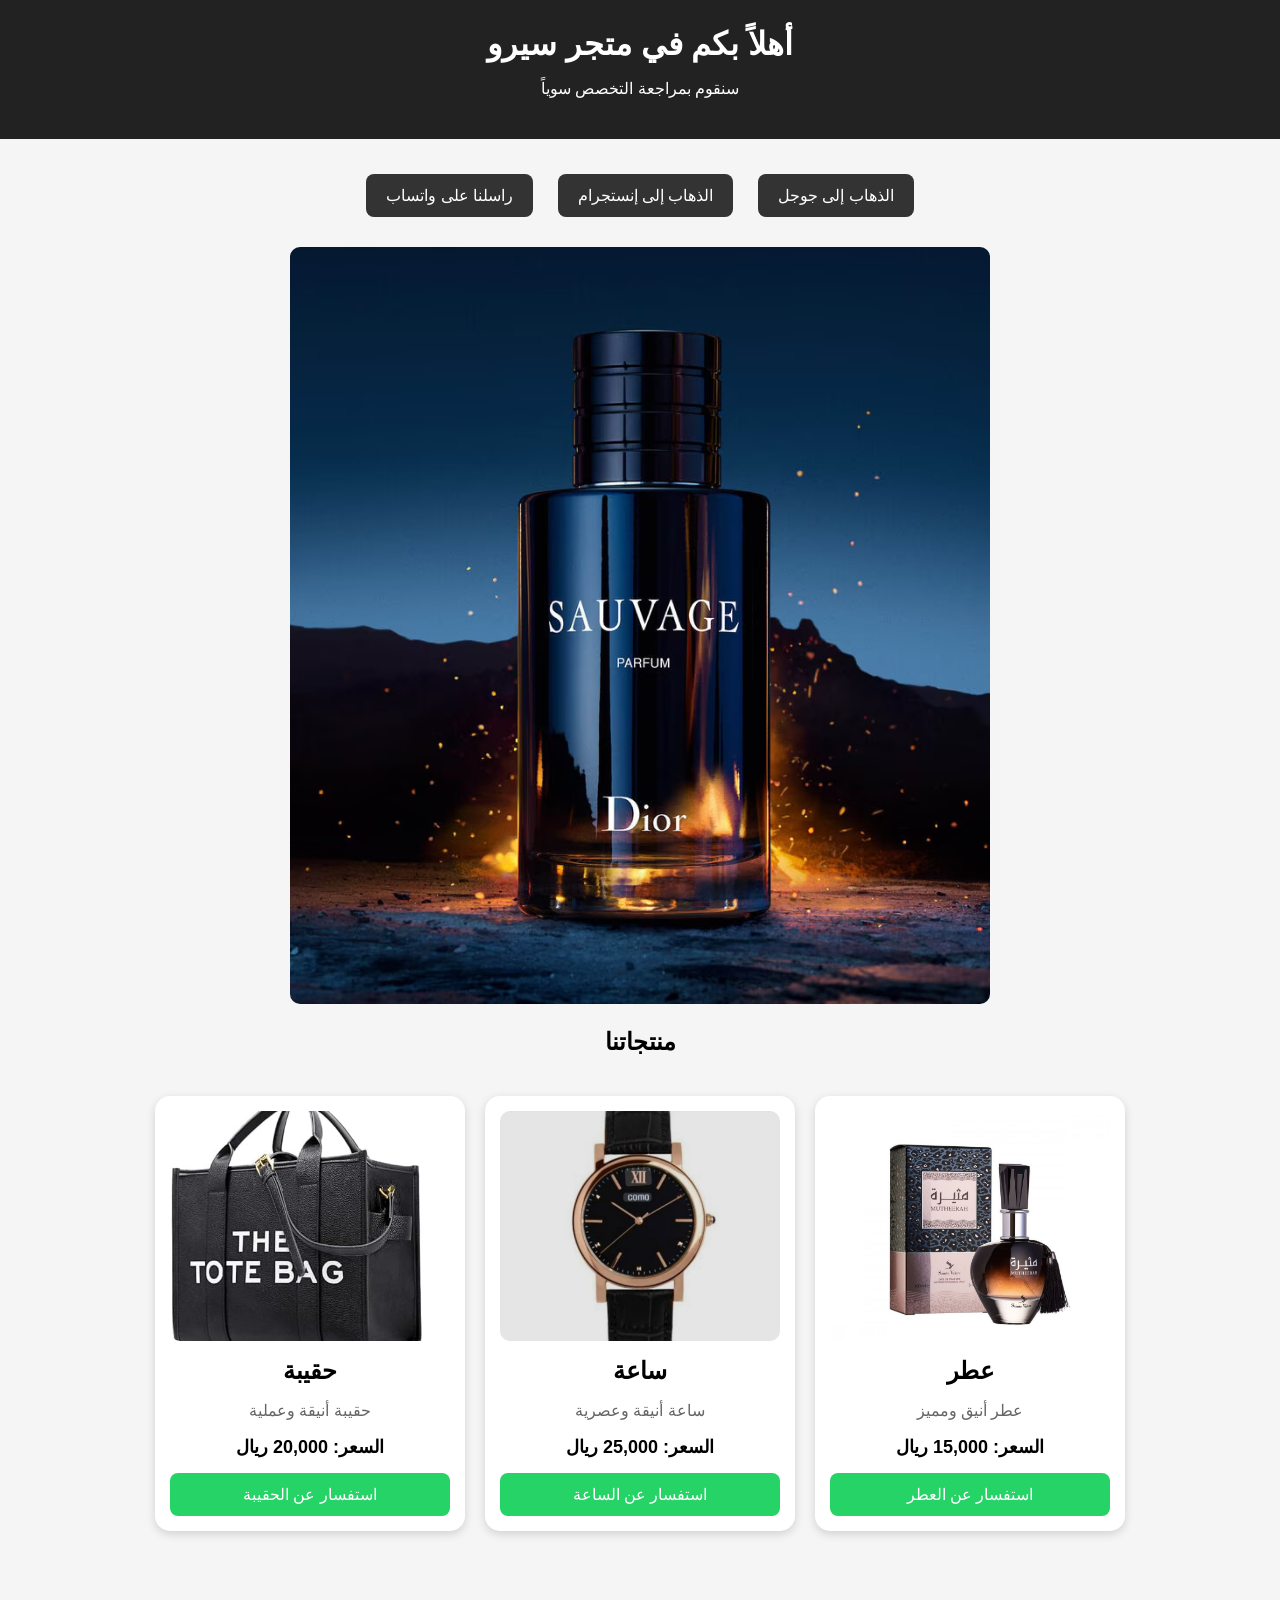
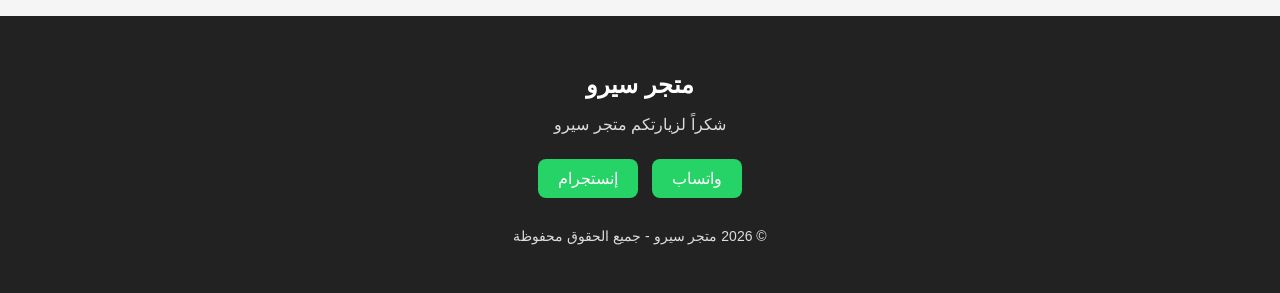
==== index.html @ a4b91b6d "Remove 'img/' prefix from image source paths" ====
<!DOCTYPE html>
<html lang="ar" dir="rtl">

<head>
    <meta charset="UTF-8">
    <meta name="viewport" content="width=device-width, initial-scale=1.0">

    <title>متجر سيرو</title>

    <style>
        body {
            margin: 0;
            font-family: Arial, sans-serif;
            background-color: #f5f5f5;
            text-align: center;
        }

        header {
            background-color: #222;
            color: white;
            padding: 25px;
        }

        header h1 {
            margin: 0;
        }

        .content {
            padding: 25px;
        }

        .links a {
            display: inline-block;
            margin: 10px;
            padding: 12px 20px;
            background-color: #333;
            color: white;
            text-decoration: none;
            border-radius: 8px;
        }

        .links a:hover {
            background-color: #555;
        }

        .product-image {
            width: 100%;
            max-width: 700px;
            margin-top: 20px;
            border-radius: 10px;
        }

        .products {
            list-style: none;
            padding: 0;
        }

        .products li {
            display: inline-block;
            background-color: white;
            margin: 10px;
            padding: 20px 30px;
            border-radius: 10px;
        }
        .products {
    display: flex;
    justify-content: center;
    gap: 20px;
    flex-wrap: wrap;
    padding: 20px;
}

.product {
    background-color: white;
    width: 280px;
    padding: 15px;
    border-radius: 15px;
    box-shadow: 0 3px 10px rgba(0, 0, 0, 0.15);
}

.product img {
    width: 100%;
    height: 230px;
    object-fit: cover;
    border-radius: 10px;
}

.product h3 {
    font-size: 24px;
    margin: 12px 0 5px;
}

.product p {
    color: #666;
}

.product a {
    display: block;
    background-color: #25D366;
    color: white;
    padding: 12px;
    border-radius: 8px;
    text-decoration: none;
    margin-top: 15px;
}

.product a:hover {
    opacity: 0.8;
} 
.product strong {
    display: block;
    font-size: 18px;
    margin: 10px 0;
} 


.footer {
    background-color: #222;
    color: white;
    text-align: center;
    padding: 35px 20px;
    margin-top: 40px;
}

.footer h2 {
    margin-bottom: 10px;
}

.footer p {
    color: #ddd;
}

.footer-links {
    margin: 20px 0;
}

.footer-links a {
    display: inline-block;
    margin: 5px;
    padding: 10px 20px;
    background-color: #25D366;
    color: white;
    text-decoration: none;
    border-radius: 8px;
}

.footer-links a:hover {
    opacity: 0.8;
}

.copyright {
    margin-top: 25px;
    font-size: 14px;
} 
    </style>
</head>

<body>

    <header>
        <h1>أهلاً بكم في متجر سيرو</h1>
        <p>سنقوم بمراجعة التخصص سوياً</p>
    </header>

    <div class="content">

        <div class="links">
            <a href="https://www.google.com" target="_blank">
                الذهاب إلى جوجل
            </a>

         
            <a href="https://www.instagram.com/se_ro221?stkn=M3J0NWtmMWI3NXZp" target="_blank">
    الذهاب إلى إنستجرام
</a>
<a href="https://wa.me/967775365743?text=مرحبًا، أريد الاستفسار عن أحد المنتجات" target="_blank">
    راسلنا على واتساب
</a>
        </div>

        <img 
            src="Dior-Sauvage-ديور-ساڤاج.jpg" 
            alt="منتج من متجر سيرو"
            class="product-image"
        >

   <h2>منتجاتنا</h2>

<div class="products">

    <!-- العطر -->
    <div class="product">
        <img src="1VtamOVivygK6pC9Q8HmlHISGKmN7jH6dWQZNOcE.jpg"
             alt="عطر"><h3>عطر</h3>
<p>عطر أنيق ومميز</p>
<strong>السعر: 15,000 ريال</strong>

<a href="https://wa.me/967775365743?text=مرحبًا، أريد الاستفسار عن العطر"
   target="_blank">
    استفسار عن العطر
</a>
    </div>


    <!-- الساعة -->
    <div class="product">
        <img src="IMG_٢٠٢٦٠٩٢٤_٠١١٨٤١.jpg"
             alt="ساعة">

        <h3>ساعة</h3>

        <p>ساعة أنيقة وعصرية</p>
<strong>السعر: 25,000 ريال</strong>

        <a href="https://wa.me/967775365743?text=مرحبًا، أريد الاستفسار عن الساعة"
           target="_blank">
            استفسار عن الساعة
        </a>
    </div>


    <!-- الحقيبة -->
    <div class="product">
        <img src="41xfIF5r7ZL._AC_.jpg"
             alt="حقيبة">

        <h3>حقيبة</h3>

        <p>حقيبة أنيقة وعملية</p>
<strong>السعر: 20,000 ريال</strong>

        <a href="https://wa.me/967775365743?text=مرحبًا، أريد الاستفسار عن الحقيبة"
           target="_blank">
            استفسار عن الحقيبة
        </a>
    </div>

</div>

    </div>
<footer class="footer">

    <h2>متجر سيرو</h2>

    <p>شكراً لزيارتكم متجر سيرو</p>

    <div class="footer-links">

        <a href="https://wa.me/967775365743?text=مرحبًا، أريد الاستفسار عن أحد المنتجات"
           target="_blank">
            واتساب
        </a>

        <a href="https://www.instagram.com/se_ro221?stkn=M3J0NWtmMWI3NXZp"
           target="_blank">
            إنستجرام
        </a>

    </div>

    <p class="copyright">
        © 2026 متجر سيرو - جميع الحقوق محفوظة
    </p>

</footer>
</body>
</html>
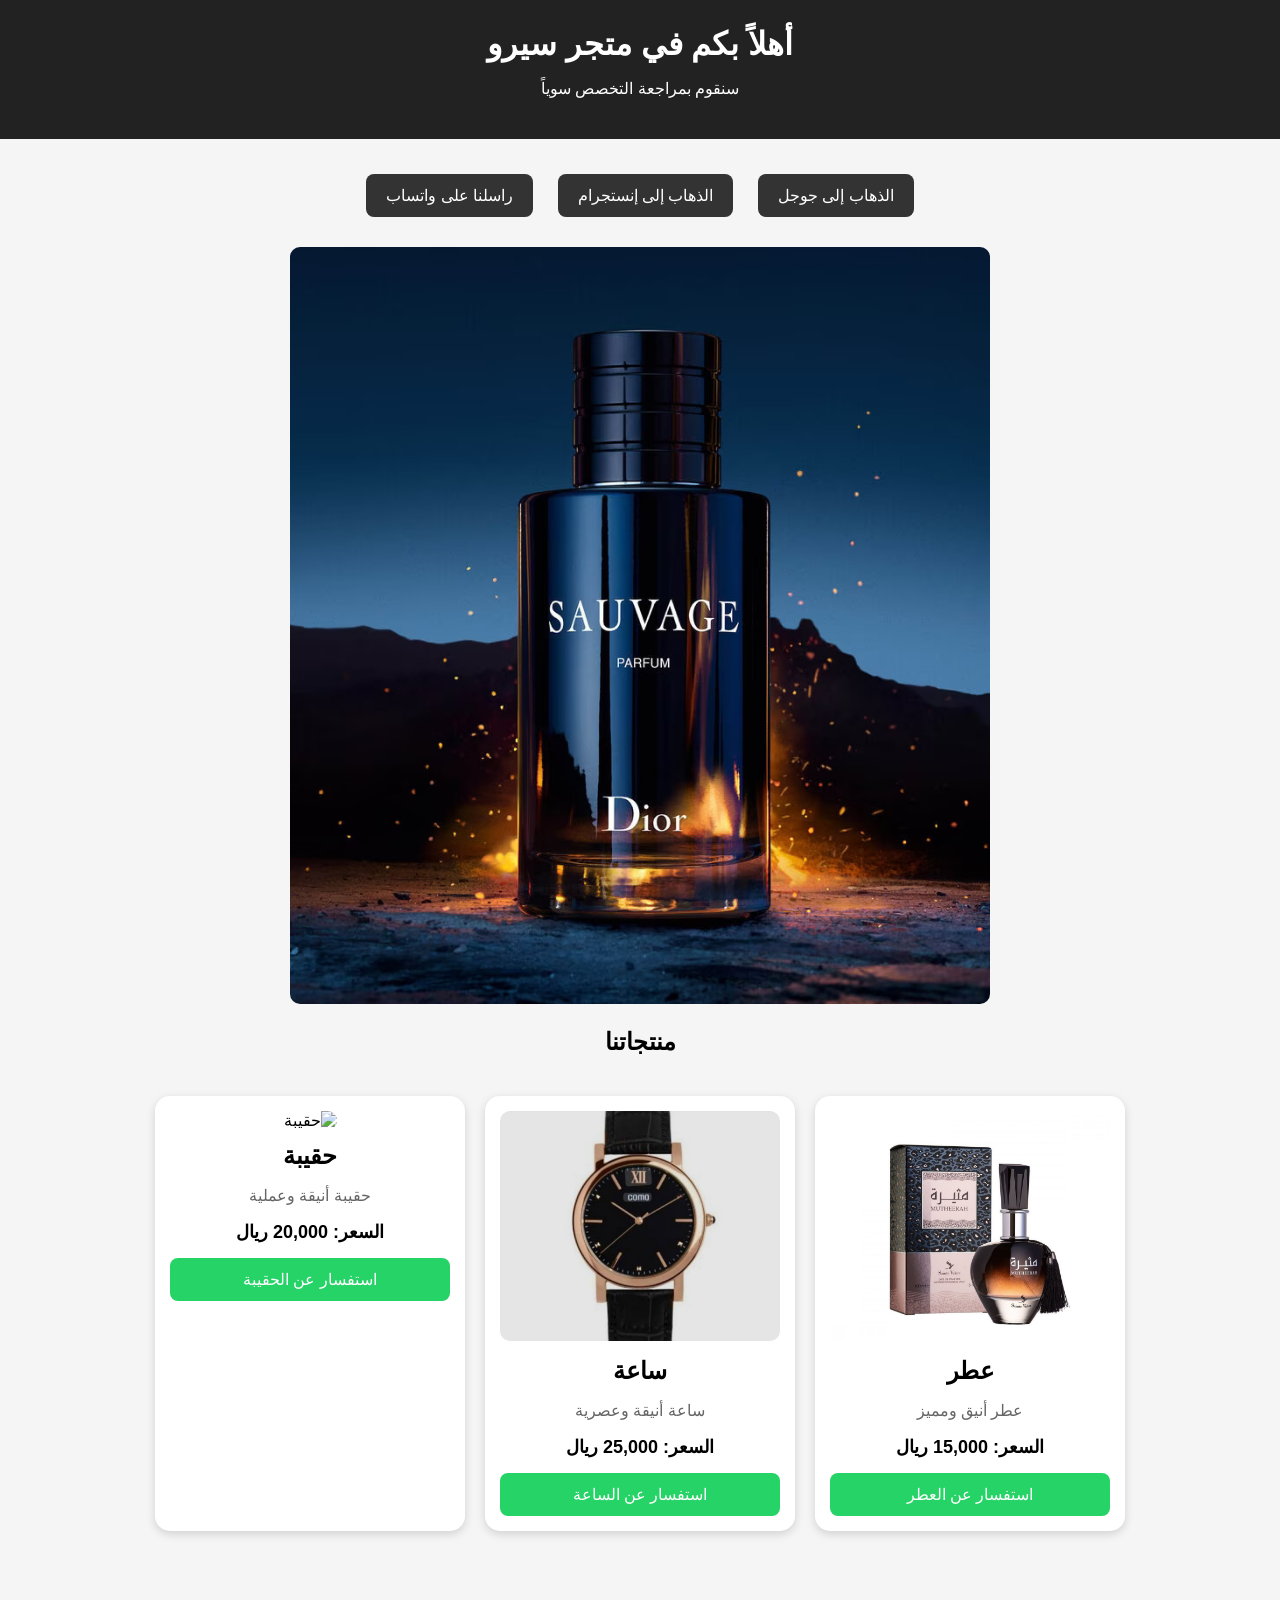
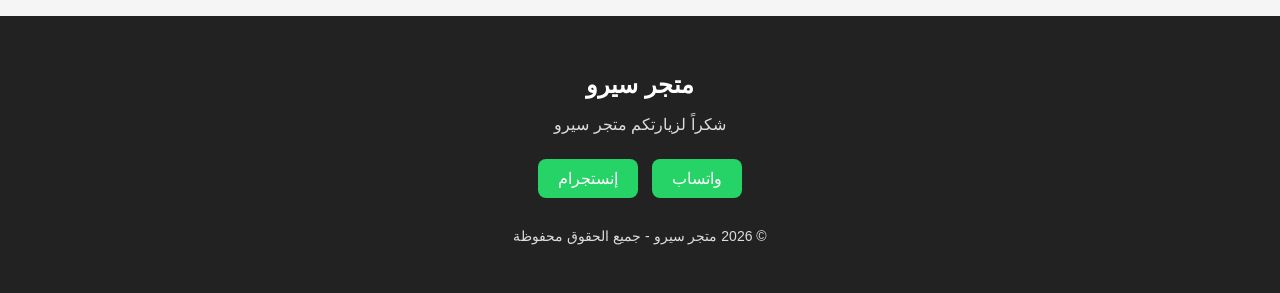
==== commit db639df7: "Fix image source path for product bag" ====
--- a/index.html
+++ b/index.html
@@ -221,7 +221,7 @@
 
     <!-- الحقيبة -->
     <div class="product">
-        <img src="41xfIF5r7ZL._AC_.jpg"
+        <img src="img/41xfIF5r7ZL._AC_.jpg"
              alt="حقيبة">
 
         <h3>حقيبة</h3>
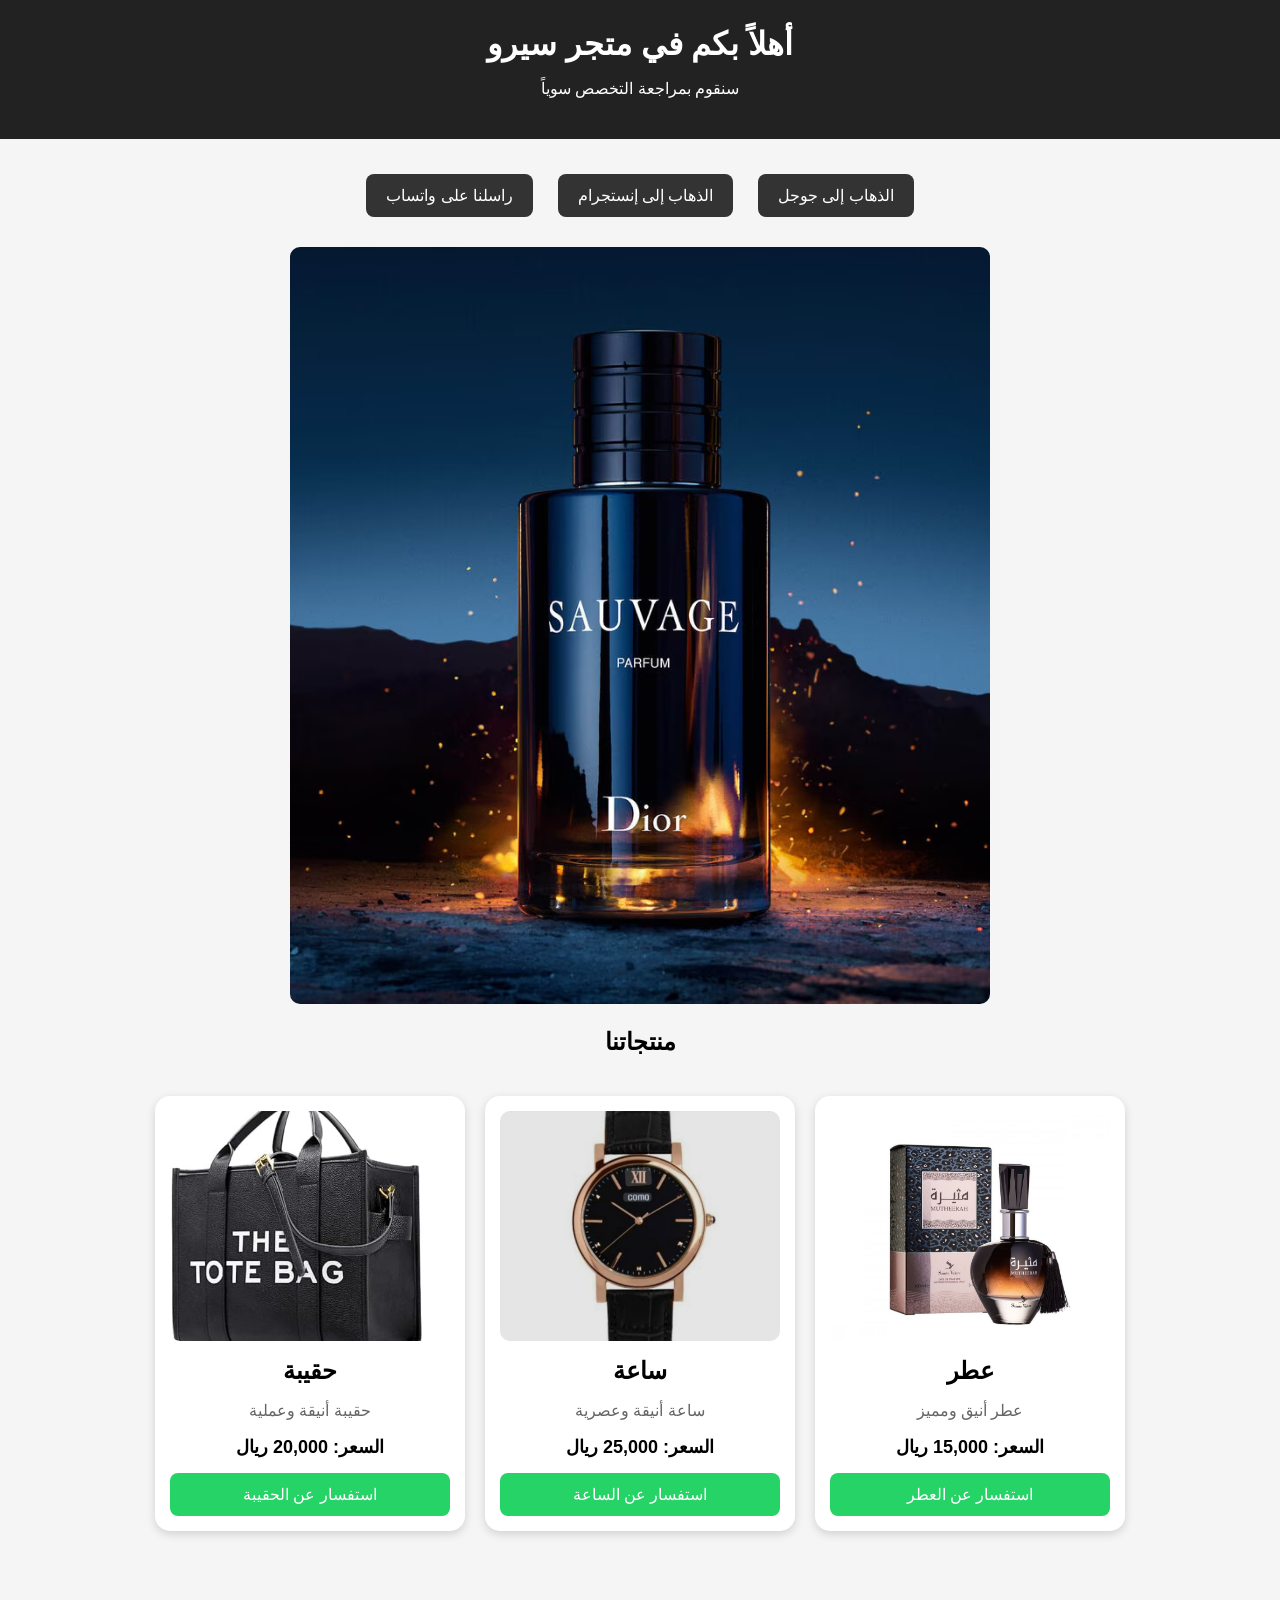
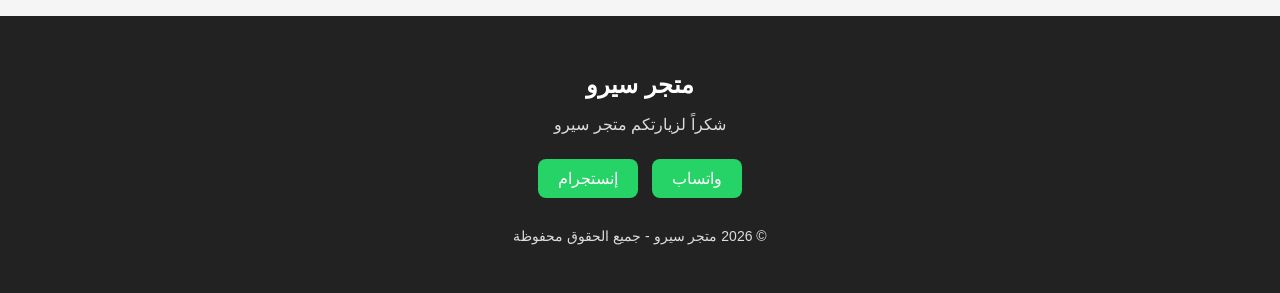
==== commit e9066cd9: "Fix image source path in index.html" ====
--- a/index.html
+++ b/index.html
@@ -221,7 +221,7 @@
 
     <!-- الحقيبة -->
     <div class="product">
-        <img src="img/41xfIF5r7ZL._AC_.jpg"
+        <img src="41xfIF5r7ZL._AC_.jpg"
              alt="حقيبة">
 
         <h3>حقيبة</h3>
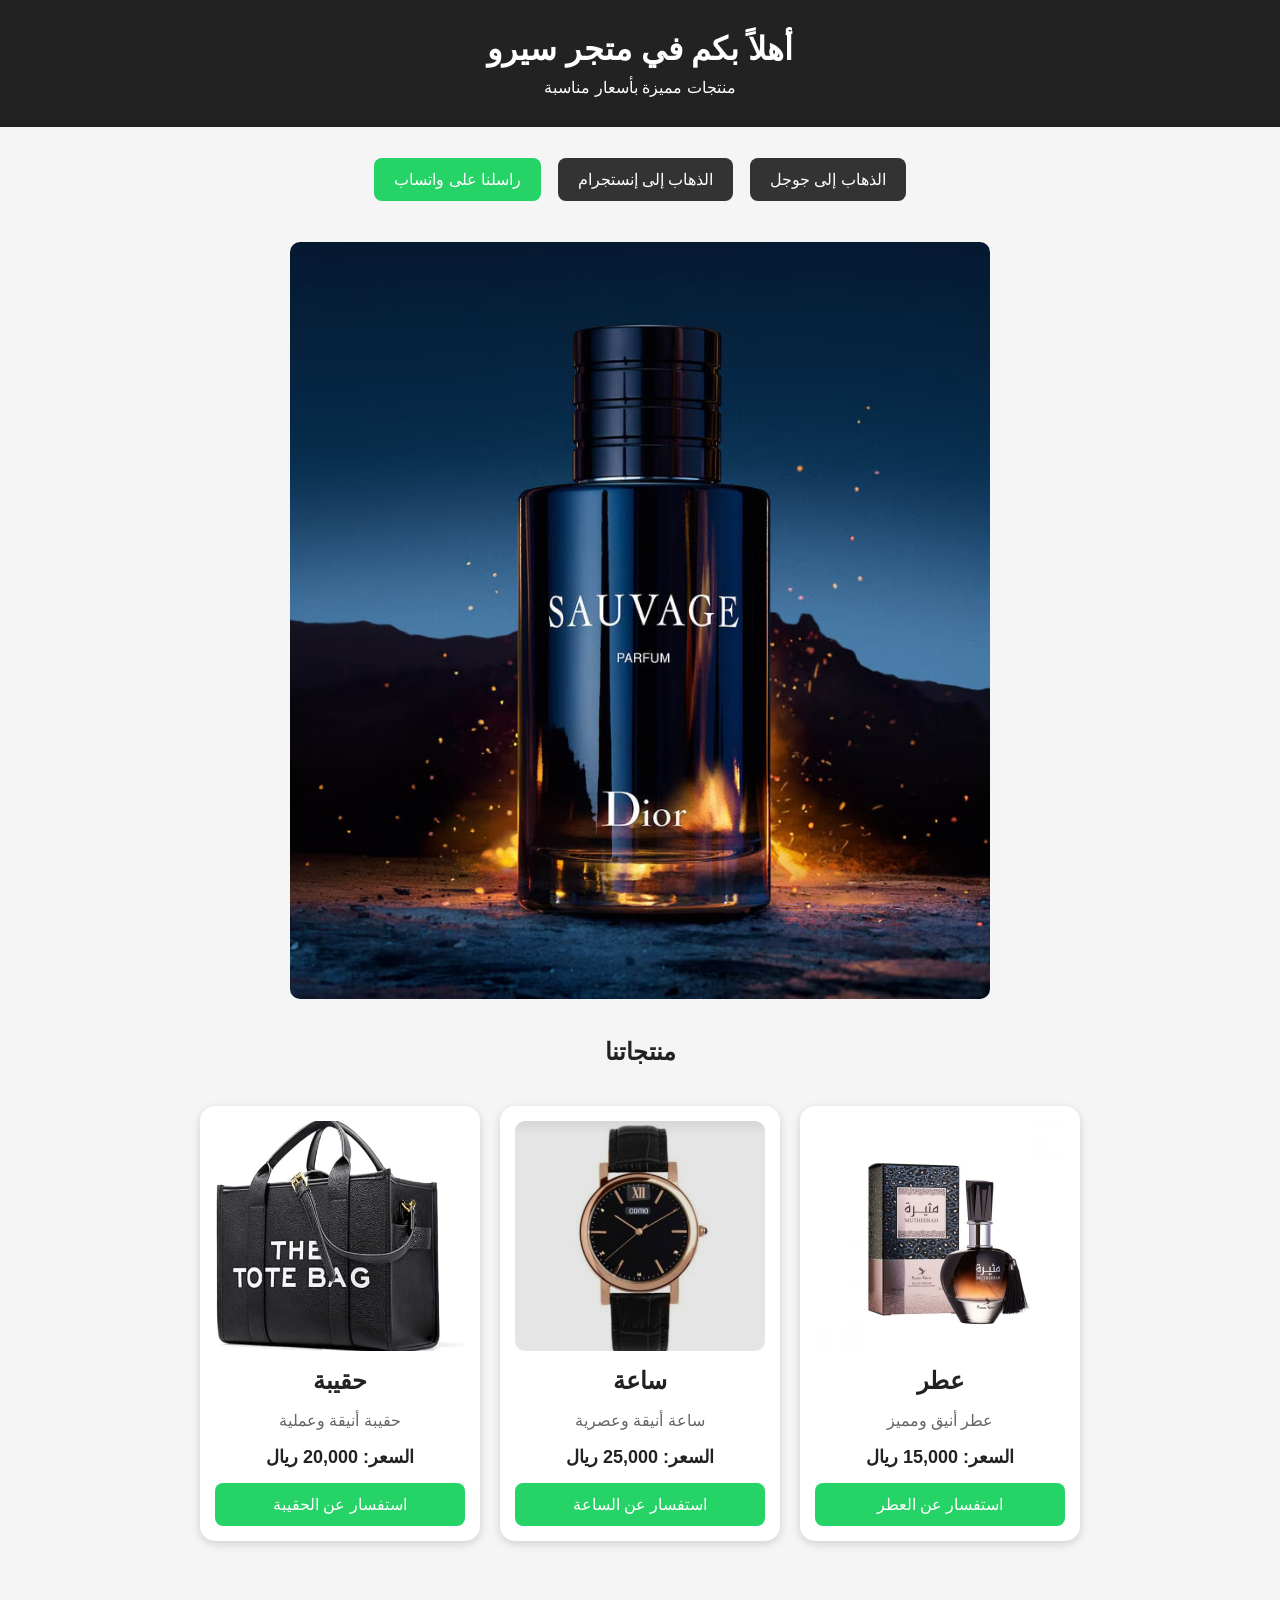
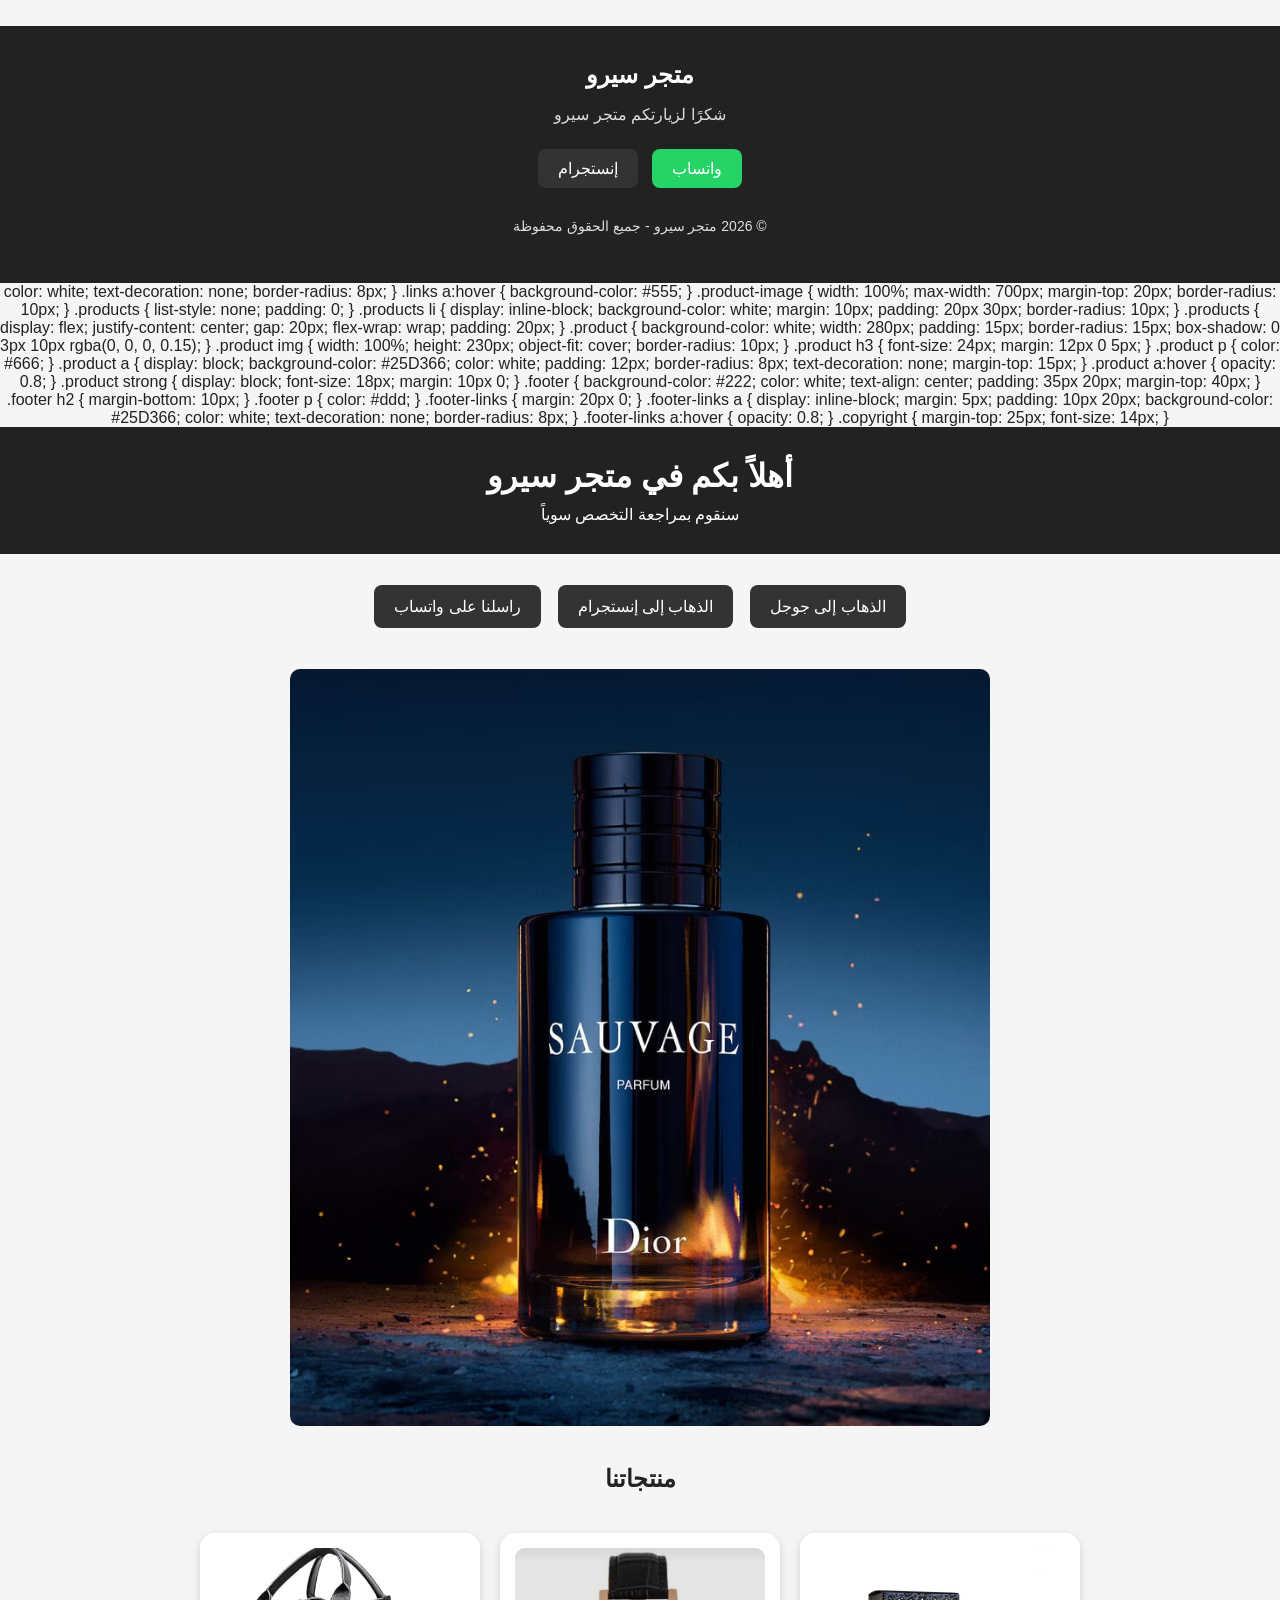
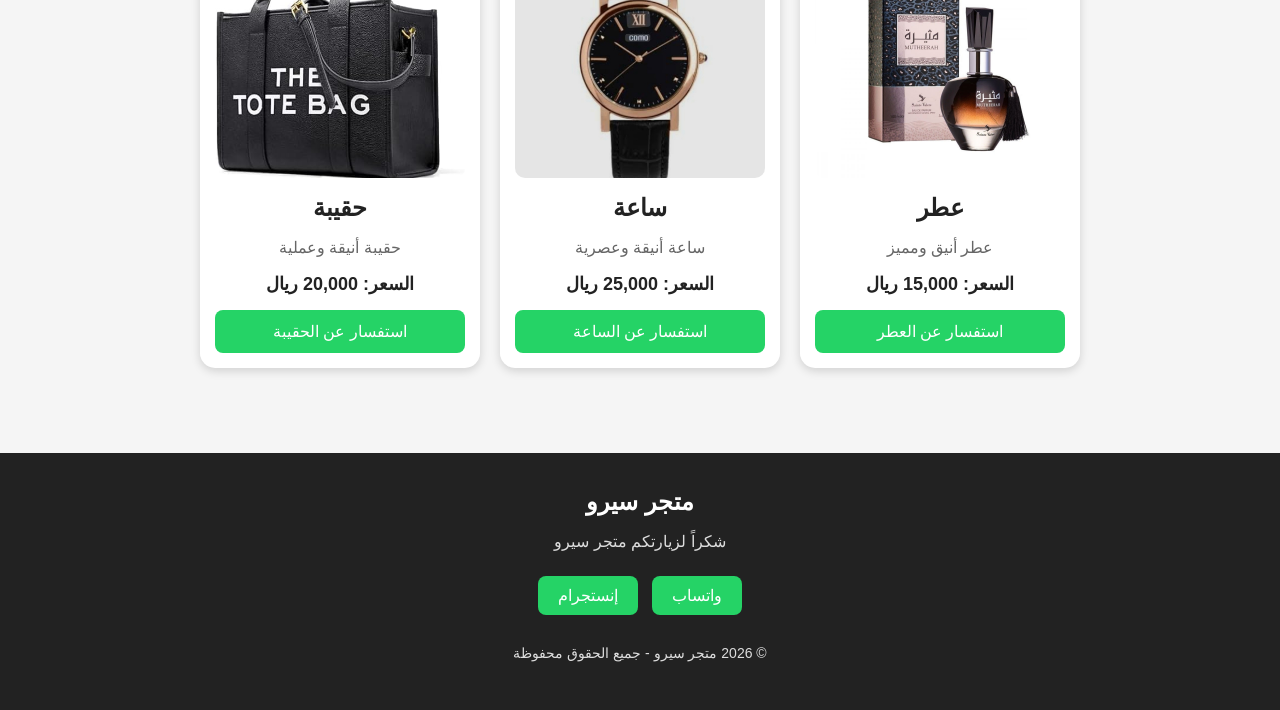
==== commit 2493df1f: "Refactor CSS styles for layout and spacing" ====
--- a/index.html
+++ b/index.html
@@ -8,33 +8,324 @@
     <title>متجر سيرو</title>
 
     <style>
+        * {
+            box-sizing: border-box;
+        }
+
         body {
             margin: 0;
             font-family: Arial, sans-serif;
             background-color: #f5f5f5;
             text-align: center;
+            color: #222;
         }
 
         header {
             background-color: #222;
             color: white;
-            padding: 25px;
+            padding: 30px 20px;
         }
 
         header h1 {
+            margin: 0 0 10px;
+        }
+
+        header p {
             margin: 0;
         }
 
         .content {
-            padding: 25px;
+            padding: 25px 15px;
+        }
+
+        .links {
+            margin-bottom: 25px;
         }
 
         .links a {
             display: inline-block;
-            margin: 10px;
+            margin: 6px;
             padding: 12px 20px;
             background-color: #333;
             color: white;
+            text-decoration: none;
+            border-radius: 8px;
+        }
+
+        .links a:hover {
+            opacity: 0.85;
+        }
+
+        .whatsapp-button {
+            background-color: #25D366 !important;
+        }
+
+        .product-image {
+            width: 100%;
+            max-width: 700px;
+            height: auto;
+            margin-top: 10px;
+            border-radius: 10px;
+        }
+
+        h2 {
+            margin-top: 35px;
+        }
+
+        .products {
+            display: flex;
+            justify-content: center;
+            align-items: stretch;
+            gap: 20px;
+            flex-wrap: wrap;
+            padding: 20px 0;
+        }
+
+        .product {
+            background-color: white;
+            width: 280px;
+            padding: 15px;
+            border-radius: 15px;
+            box-shadow: 0 3px 10px rgba(0, 0, 0, 0.15);
+        }
+
+        .product img {
+            width: 100%;
+            height: 230px;
+            object-fit: cover;
+            border-radius: 10px;
+        }
+
+        .product h3 {
+            font-size: 24px;
+            margin: 12px 0 5px;
+        }
+
+        .product p {
+            color: #666;
+        }
+
+        .product strong {
+            display: block;
+            font-size: 18px;
+            margin: 10px 0;
+        }
+
+        .product a {
+            display: block;
+            background-color: #25D366;
+            color: white;
+            padding: 12px;
+            border-radius: 8px;
+            text-decoration: none;
+            margin-top: 15px;
+        }
+
+        .product a:hover {
+            opacity: 0.8;
+        }
+
+        .footer {
+            background-color: #222;
+            color: white;
+            text-align: center;
+            padding: 35px 20px;
+            margin-top: 40px;
+        }
+
+        .footer h2 {
+            margin: 0 0 10px;
+        }
+
+        .footer p {
+            color: #ddd;
+        }
+
+        .footer-links {
+            margin: 20px 0;
+        }
+
+        .footer-links a {
+            display: inline-block;
+            margin: 5px;
+            padding: 10px 20px;
+            background-color: #25D366;
+            color: white;
+            text-decoration: none;
+            border-radius: 8px;
+        }
+
+        .footer-links a.instagram {
+            background-color: #333;
+        }
+
+        .copyright {
+            margin-top: 25px;
+            font-size: 14px;
+        }
+
+        @media (max-width: 600px) {
+            header {
+                padding: 25px 15px;
+            }
+
+            .product {
+                width: 100%;
+                max-width: 330px;
+            }
+
+            .links a {
+                display: block;
+                margin: 10px auto;
+                max-width: 300px;
+            }
+
+            .product-image {
+                max-width: 100%;
+            }
+        }
+    </style>
+</head>
+
+<body>
+
+    <header>
+        <h1>أهلاً بكم في متجر سيرو</h1>
+        <p>منتجات مميزة بأسعار مناسبة</p>
+    </header>
+
+    <div class="content">
+
+        <div class="links">
+
+            <a href="https://www.google.com" target="_blank" rel="noopener">
+                الذهاب إلى جوجل
+            </a>
+
+            <a href="https://www.instagram.com/se_ro221?stkn=M3J0NWtmMWI3NXZp"
+               target="_blank"
+               rel="noopener">
+                الذهاب إلى إنستجرام
+            </a>
+
+            <a class="whatsapp-button"
+               href="https://wa.me/967775365743?text=%D9%85%D8%B1%D8%AD%D8%A8%D9%8B%D8%A7%D8%8C%20%D8%A3%D8%B1%D9%8A%D8%AF%20%D8%A7%D9%84%D8%A7%D8%B3%D8%AA%D9%81%D8%B3%D8%A7%D8%B1%20%D8%B9%D9%86%20%D8%A3%D8%AD%D8%AF%20%D8%A7%D9%84%D9%85%D9%86%D8%AA%D8%AC%D8%A7%D8%AA"
+               target="_blank"
+               rel="noopener">
+                راسلنا على واتساب
+            </a>
+
+        </div>
+
+        <img
+            src="Dior-Sauvage-ديور-ساڤاج.jpg"
+            alt="منتج من متجر سيرو"
+            class="product-image"
+        >
+
+        <h2>منتجاتنا</h2>
+
+        <div class="products">
+
+            <div class="product">
+                <img
+                    src="1VtamOVivygK6pC9Q8HmlHISGKmN7jH6dWQZNOcE.jpg"
+                    alt="عطر"
+                >
+
+                <h3>عطر</h3>
+
+                <p>عطر أنيق ومميز</p>
+
+                <strong>السعر: 15,000 ريال</strong>
+
+                <a
+                    href="https://wa.me/967775365743?text=%D9%85%D8%B1%D8%AD%D8%A8%D9%8B%D8%A7%D8%8C%20%D8%A3%D8%B1%D9%8A%D8%AF%20%D8%A7%D9%84%D8%A7%D8%B3%D8%AA%D9%81%D8%B3%D8%A7%D8%B1%20%D8%B9%D9%86%20%D8%A7%D9%84%D8%B9%D8%B7%D8%B1"
+                    target="_blank"
+                    rel="noopener">
+                    استفسار عن العطر
+                </a>
+            </div>
+
+
+            <div class="product">
+                <img
+                    src="IMG_٢٠٢٦٠٩٢٤_٠١١٨٤١.jpg"
+                    alt="ساعة"
+                >
+
+                <h3>ساعة</h3>
+
+                <p>ساعة أنيقة وعصرية</p>
+
+                <strong>السعر: 25,000 ريال</strong>
+
+                <a
+                    href="https://wa.me/967775365743?text=%D9%85%D8%B1%D8%AD%D8%A8%D9%8B%D8%A7%D8%8C%20%D8%A3%D8%B1%D9%8A%D8%AF%20%D8%A7%D9%84%D8%A7%D8%B3%D8%AA%D9%81%D8%B3%D8%A7%D8%B1%20%D8%B9%D9%86%20%D8%A7%D9%84%D8%B3%D8%A7%D8%B9%D8%A9"
+                    target="_blank"
+                    rel="noopener">
+                    استفسار عن الساعة
+                </a>
+            </div>
+
+
+            <div class="product">
+                <img
+                    src="41xfIF5r7ZL._AC_.jpg"
+                    alt="حقيبة"
+                >
+
+                <h3>حقيبة</h3>
+
+                <p>حقيبة أنيقة وعملية</p>
+
+                <strong>السعر: 20,000 ريال</strong>
+
+                <a
+                    href="https://wa.me/967775365743?text=%D9%85%D8%B1%D8%AD%D8%A8%D9%8B%D8%A7%D8%8C%20%D8%A3%D8%B1%D9%8A%D8%AF%20%D8%A7%D9%84%D8%A7%D8%B3%D8%AA%D9%81%D8%B3%D8%A7%D8%B1%20%D8%B9%D9%86%20%D8%A7%D9%84%D8%AD%D9%82%D9%8A%D8%A8%D8%A9"
+                    target="_blank"
+                    rel="noopener">
+                    استفسار عن الحقيبة
+                </a>
+            </div>
+
+        </div>
+    </div>
+
+
+    <footer class="footer">
+
+        <h2>متجر سيرو</h2>
+
+        <p>شكرًا لزيارتكم متجر سيرو</p>
+
+        <div class="footer-links">
+
+            <a
+                href="https://wa.me/967775365743?text=%D9%85%D8%B1%D8%AD%D8%A8%D9%8B%D8%A7%D8%8C%20%D8%A3%D8%B1%D9%8A%D8%AF%20%D8%A7%D9%84%D8%A7%D8%B3%D8%AA%D9%81%D8%B3%D8%A7%D8%B1%20%D8%B9%D9%86%20%D8%A3%D8%AD%D8%AF%20%D8%A7%D9%84%D9%85%D9%86%D8%AA%D8%AC%D8%A7%D8%AA"
+                target="_blank"
+                rel="noopener">
+                واتساب
+            </a>
+
+            <a
+                class="instagram"
+                href="https://www.instagram.com/se_ro221?stkn=M3J0NWtmMWI3NXZp"
+                target="_blank"
+                rel="noopener">
+                إنستجرام
+            </a>
+
+        </div>
+
+        <p class="copyright">
+            © 2026 متجر سيرو - جميع الحقوق محفوظة
+        </p>
+
+    </footer>
+
+</body>
+</html>            color: white;
             text-decoration: none;
             border-radius: 8px;
         }
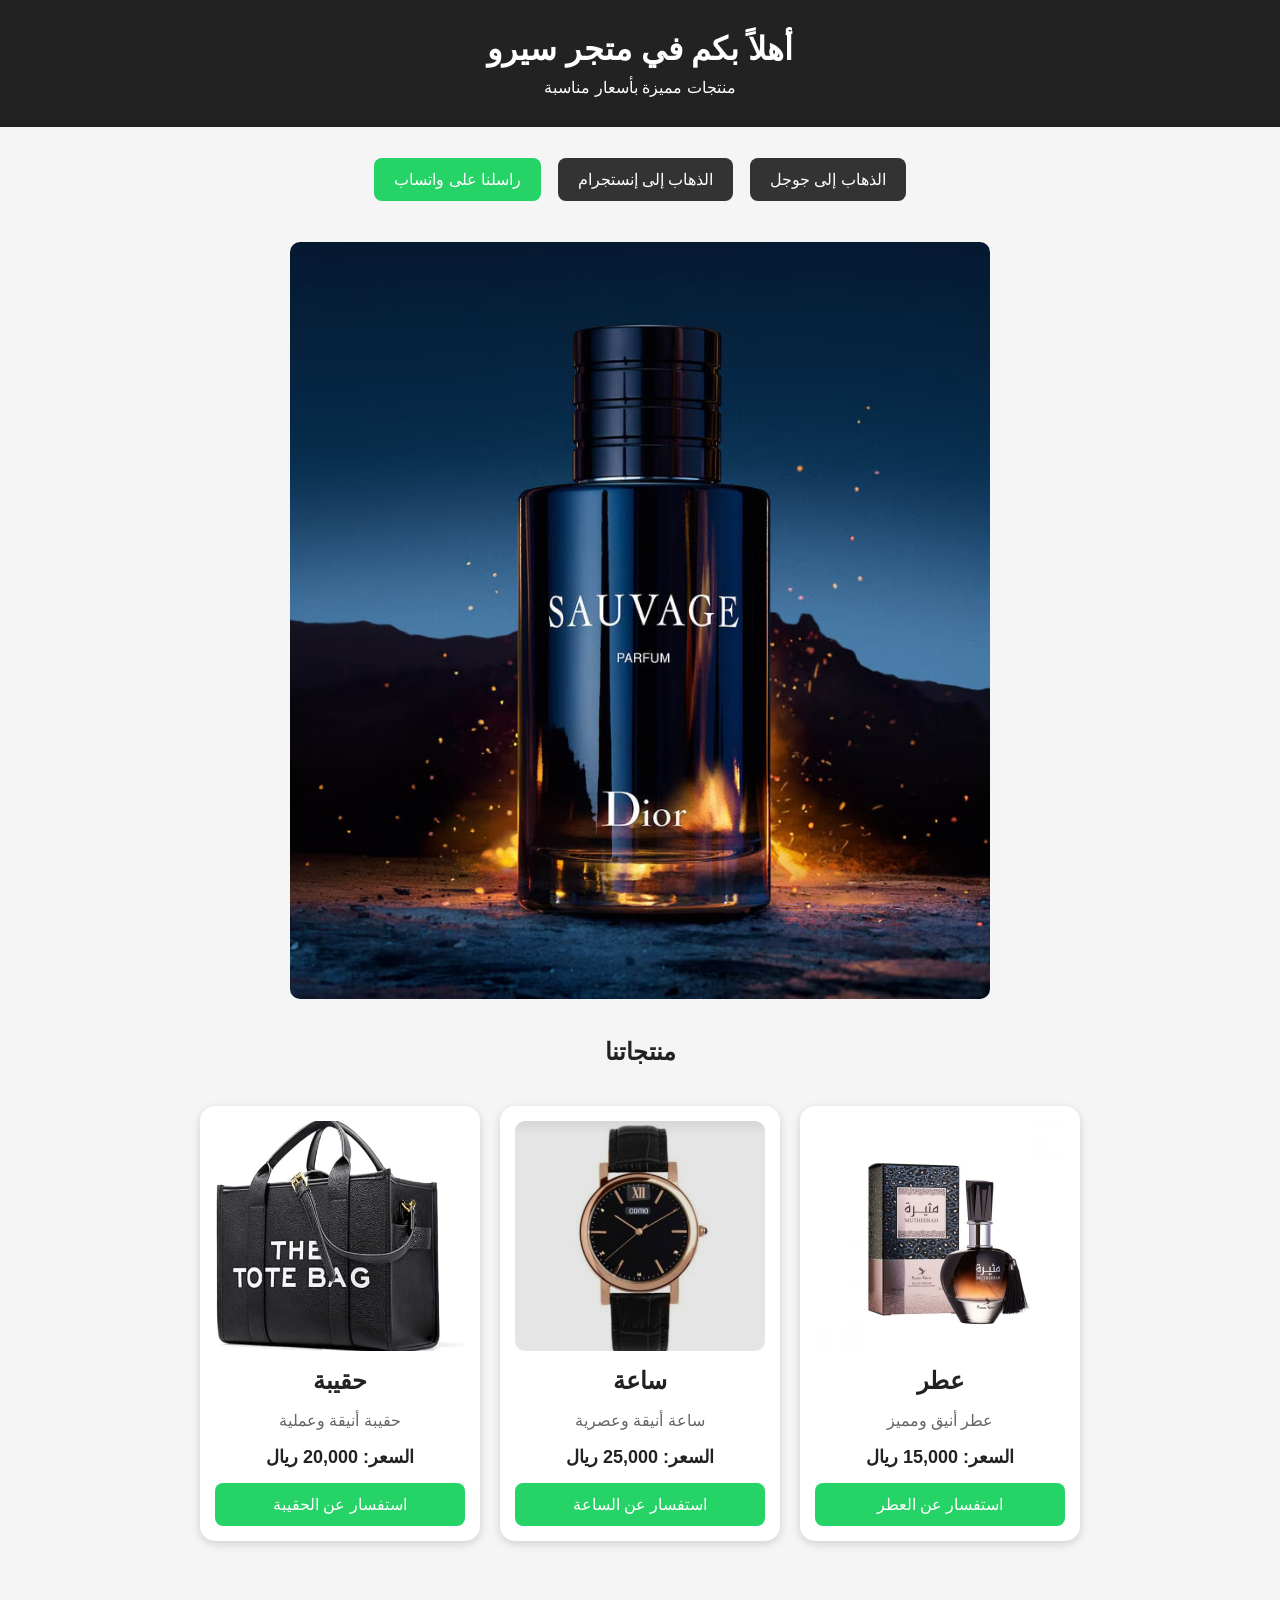
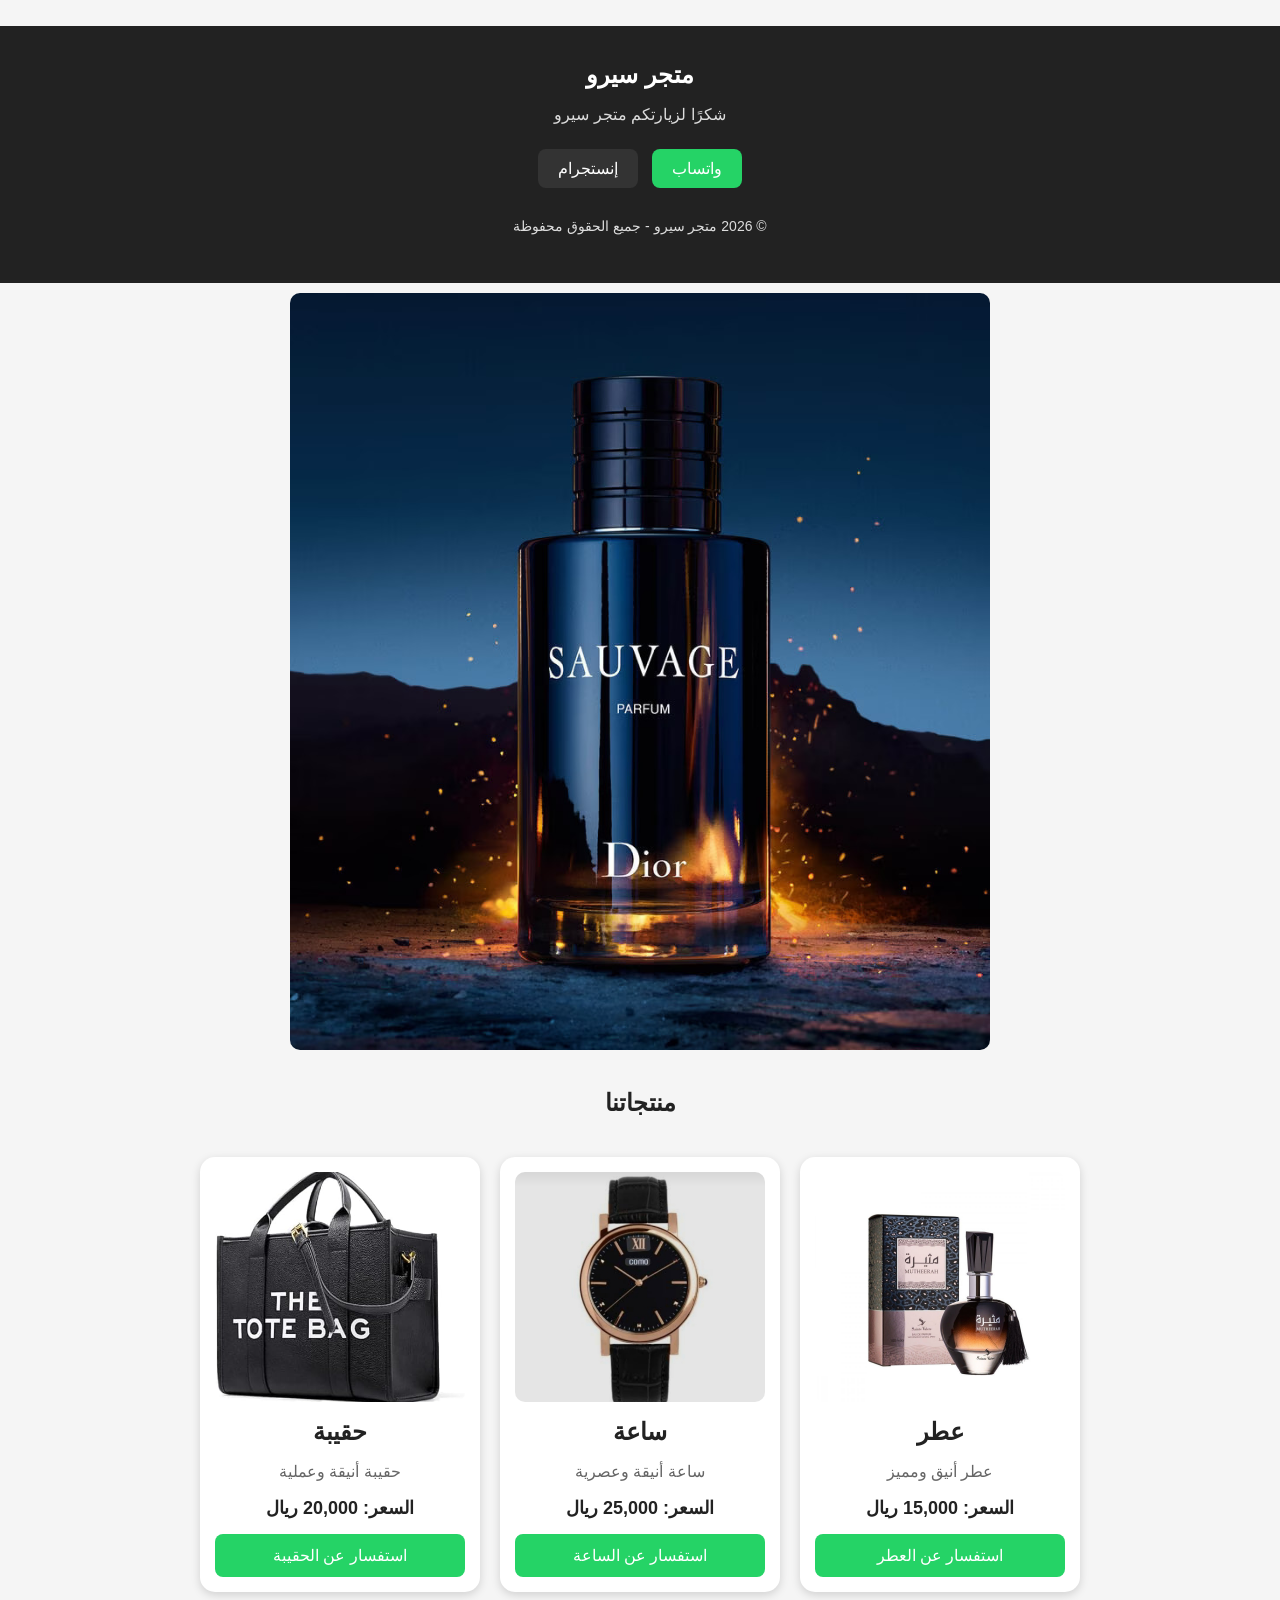
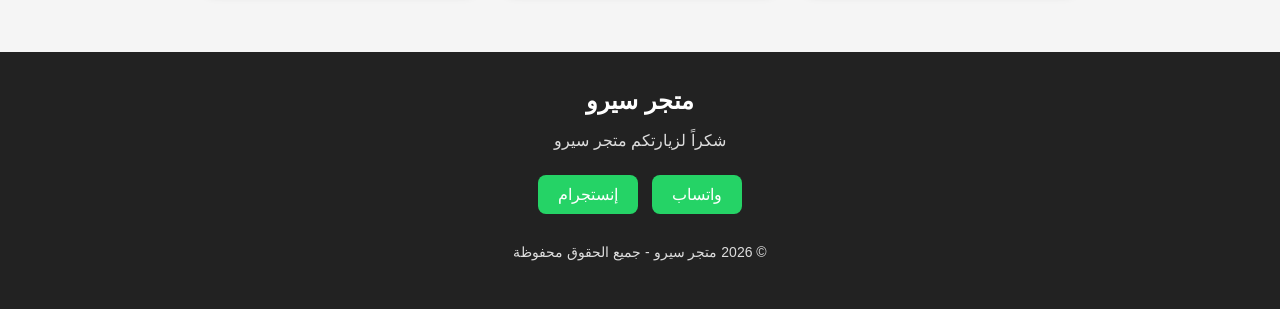
==== commit e1546951: "Refactor index.html by removing excess styles Removed unused CSS styles and cleaned up HTML structur" ====
--- a/index.html
+++ b/index.html
@@ -325,149 +325,7 @@
     </footer>
 
 </body>
-</html>            color: white;
-            text-decoration: none;
-            border-radius: 8px;
-        }
-
-        .links a:hover {
-            background-color: #555;
-        }
-
-        .product-image {
-            width: 100%;
-            max-width: 700px;
-            margin-top: 20px;
-            border-radius: 10px;
-        }
-
-        .products {
-            list-style: none;
-            padding: 0;
-        }
-
-        .products li {
-            display: inline-block;
-            background-color: white;
-            margin: 10px;
-            padding: 20px 30px;
-            border-radius: 10px;
-        }
-        .products {
-    display: flex;
-    justify-content: center;
-    gap: 20px;
-    flex-wrap: wrap;
-    padding: 20px;
-}
-
-.product {
-    background-color: white;
-    width: 280px;
-    padding: 15px;
-    border-radius: 15px;
-    box-shadow: 0 3px 10px rgba(0, 0, 0, 0.15);
-}
-
-.product img {
-    width: 100%;
-    height: 230px;
-    object-fit: cover;
-    border-radius: 10px;
-}
-
-.product h3 {
-    font-size: 24px;
-    margin: 12px 0 5px;
-}
-
-.product p {
-    color: #666;
-}
-
-.product a {
-    display: block;
-    background-color: #25D366;
-    color: white;
-    padding: 12px;
-    border-radius: 8px;
-    text-decoration: none;
-    margin-top: 15px;
-}
-
-.product a:hover {
-    opacity: 0.8;
-} 
-.product strong {
-    display: block;
-    font-size: 18px;
-    margin: 10px 0;
-} 
-
-
-.footer {
-    background-color: #222;
-    color: white;
-    text-align: center;
-    padding: 35px 20px;
-    margin-top: 40px;
-}
-
-.footer h2 {
-    margin-bottom: 10px;
-}
-
-.footer p {
-    color: #ddd;
-}
-
-.footer-links {
-    margin: 20px 0;
-}
-
-.footer-links a {
-    display: inline-block;
-    margin: 5px;
-    padding: 10px 20px;
-    background-color: #25D366;
-    color: white;
-    text-decoration: none;
-    border-radius: 8px;
-}
-
-.footer-links a:hover {
-    opacity: 0.8;
-}
-
-.copyright {
-    margin-top: 25px;
-    font-size: 14px;
-} 
-    </style>
-</head>
-
-<body>
-
-    <header>
-        <h1>أهلاً بكم في متجر سيرو</h1>
-        <p>سنقوم بمراجعة التخصص سوياً</p>
-    </header>
-
-    <div class="content">
-
-        <div class="links">
-            <a href="https://www.google.com" target="_blank">
-                الذهاب إلى جوجل
-            </a>
-
-         
-            <a href="https://www.instagram.com/se_ro221?stkn=M3J0NWtmMWI3NXZp" target="_blank">
-    الذهاب إلى إنستجرام
-</a>
-<a href="https://wa.me/967775365743?text=مرحبًا، أريد الاستفسار عن أحد المنتجات" target="_blank">
-    راسلنا على واتساب
-</a>
-        </div>
+</html>                        </div>
 
         <img 
             src="Dior-Sauvage-ديور-ساڤاج.jpg" 
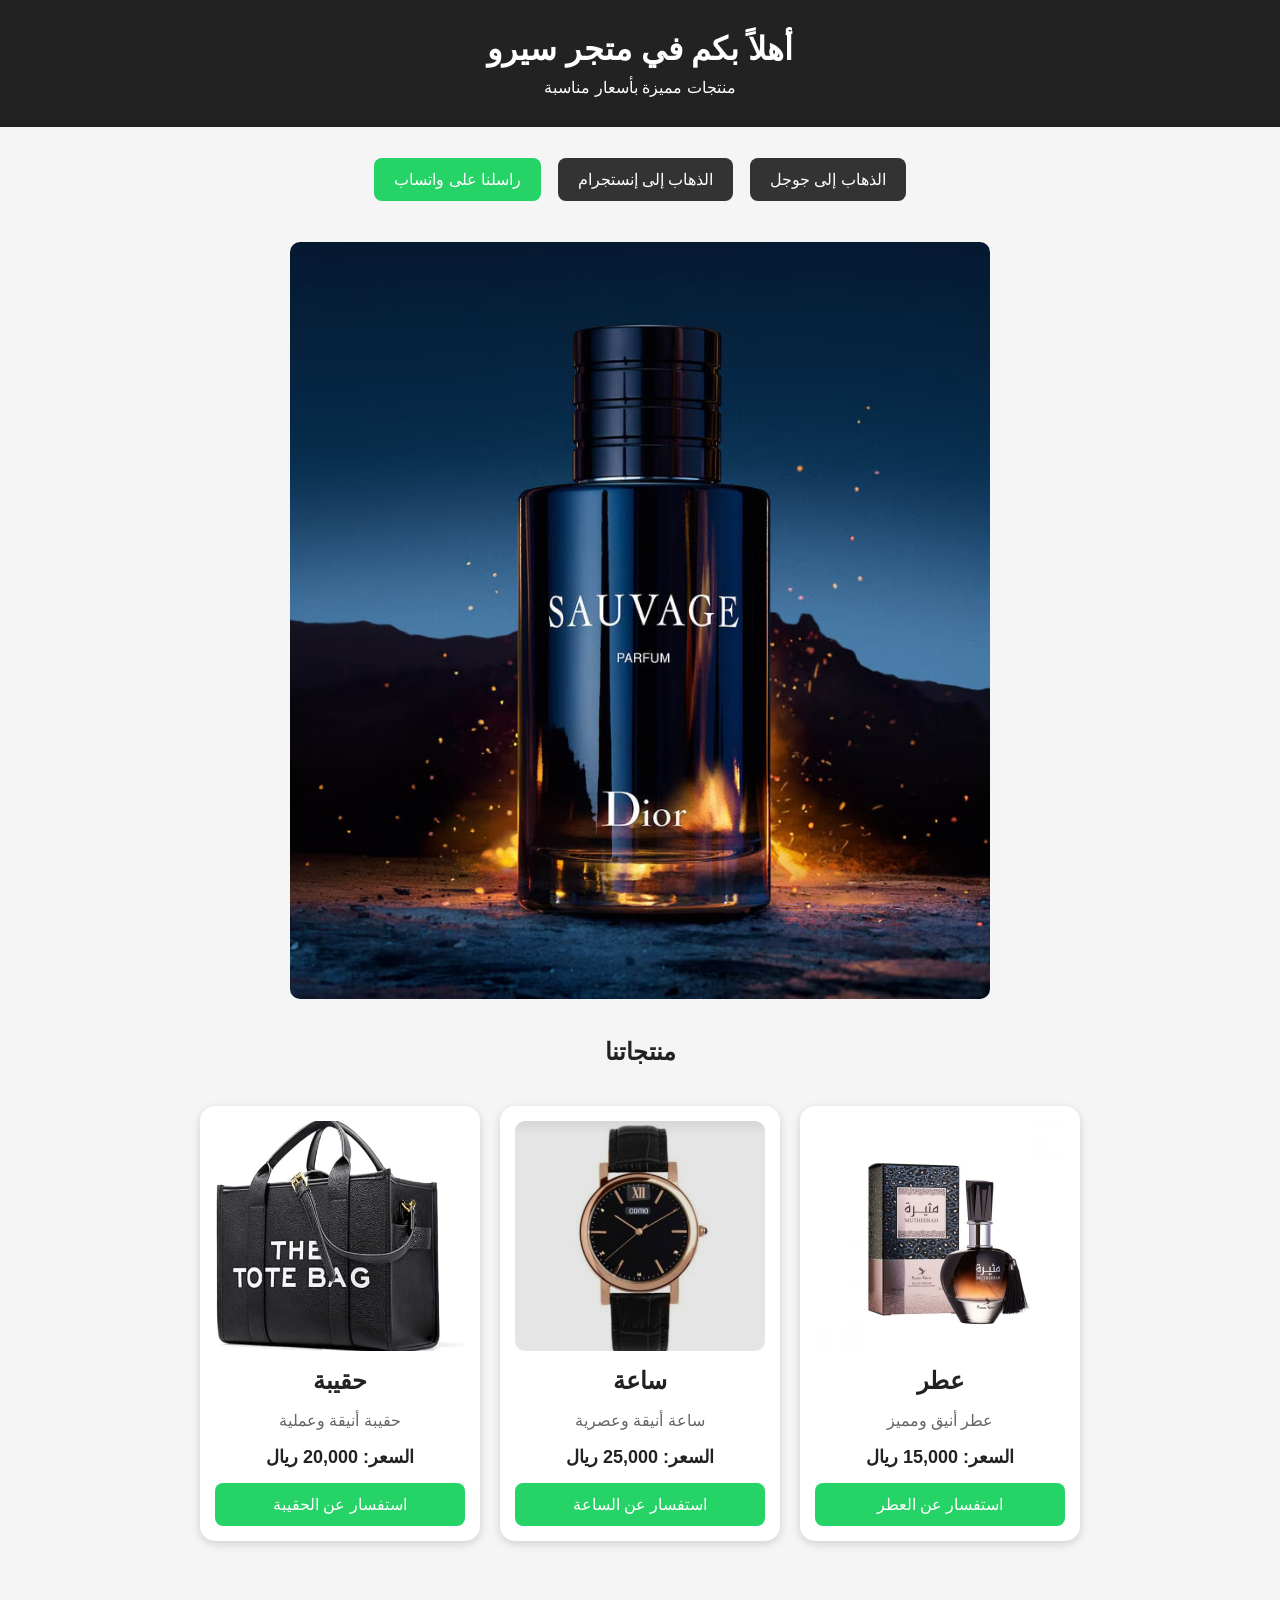
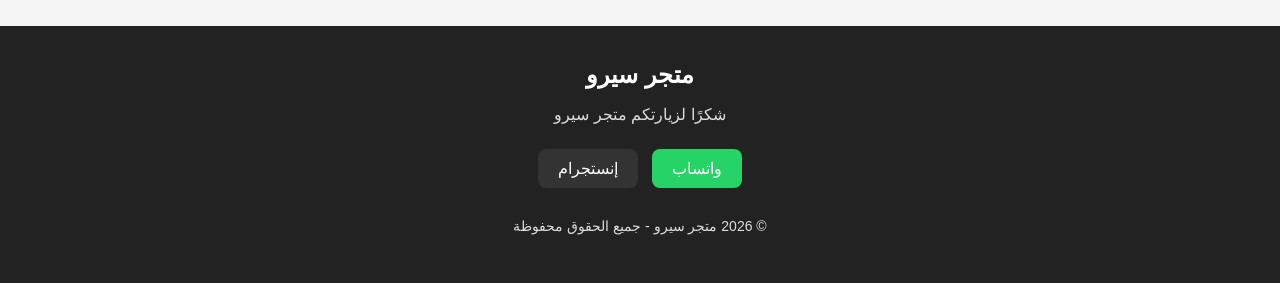
==== commit 5278fac3: "Remove product listings and footer from index.html" ====
--- a/index.html
+++ b/index.html
@@ -325,92 +325,4 @@
     </footer>
 
 </body>
-</html>                        </div>
-
-        <img 
-            src="Dior-Sauvage-ديور-ساڤاج.jpg" 
-            alt="منتج من متجر سيرو"
-            class="product-image"
-        >
-
-   <h2>منتجاتنا</h2>
-
-<div class="products">
-
-    <!-- العطر -->
-    <div class="product">
-        <img src="1VtamOVivygK6pC9Q8HmlHISGKmN7jH6dWQZNOcE.jpg"
-             alt="عطر"><h3>عطر</h3>
-<p>عطر أنيق ومميز</p>
-<strong>السعر: 15,000 ريال</strong>
-
-<a href="https://wa.me/967775365743?text=مرحبًا، أريد الاستفسار عن العطر"
-   target="_blank">
-    استفسار عن العطر
-</a>
-    </div>
-
-
-    <!-- الساعة -->
-    <div class="product">
-        <img src="IMG_٢٠٢٦٠٩٢٤_٠١١٨٤١.jpg"
-             alt="ساعة">
-
-        <h3>ساعة</h3>
-
-        <p>ساعة أنيقة وعصرية</p>
-<strong>السعر: 25,000 ريال</strong>
-
-        <a href="https://wa.me/967775365743?text=مرحبًا، أريد الاستفسار عن الساعة"
-           target="_blank">
-            استفسار عن الساعة
-        </a>
-    </div>
-
-
-    <!-- الحقيبة -->
-    <div class="product">
-        <img src="41xfIF5r7ZL._AC_.jpg"
-             alt="حقيبة">
-
-        <h3>حقيبة</h3>
-
-        <p>حقيبة أنيقة وعملية</p>
-<strong>السعر: 20,000 ريال</strong>
-
-        <a href="https://wa.me/967775365743?text=مرحبًا، أريد الاستفسار عن الحقيبة"
-           target="_blank">
-            استفسار عن الحقيبة
-        </a>
-    </div>
-
-</div>
-
-    </div>
-<footer class="footer">
-
-    <h2>متجر سيرو</h2>
-
-    <p>شكراً لزيارتكم متجر سيرو</p>
-
-    <div class="footer-links">
-
-        <a href="https://wa.me/967775365743?text=مرحبًا، أريد الاستفسار عن أحد المنتجات"
-           target="_blank">
-            واتساب
-        </a>
-
-        <a href="https://www.instagram.com/se_ro221?stkn=M3J0NWtmMWI3NXZp"
-           target="_blank">
-            إنستجرام
-        </a>
-
-    </div>
-
-    <p class="copyright">
-        © 2026 متجر سيرو - جميع الحقوق محفوظة
-    </p>
-
-</footer>
-</body>
 </html>
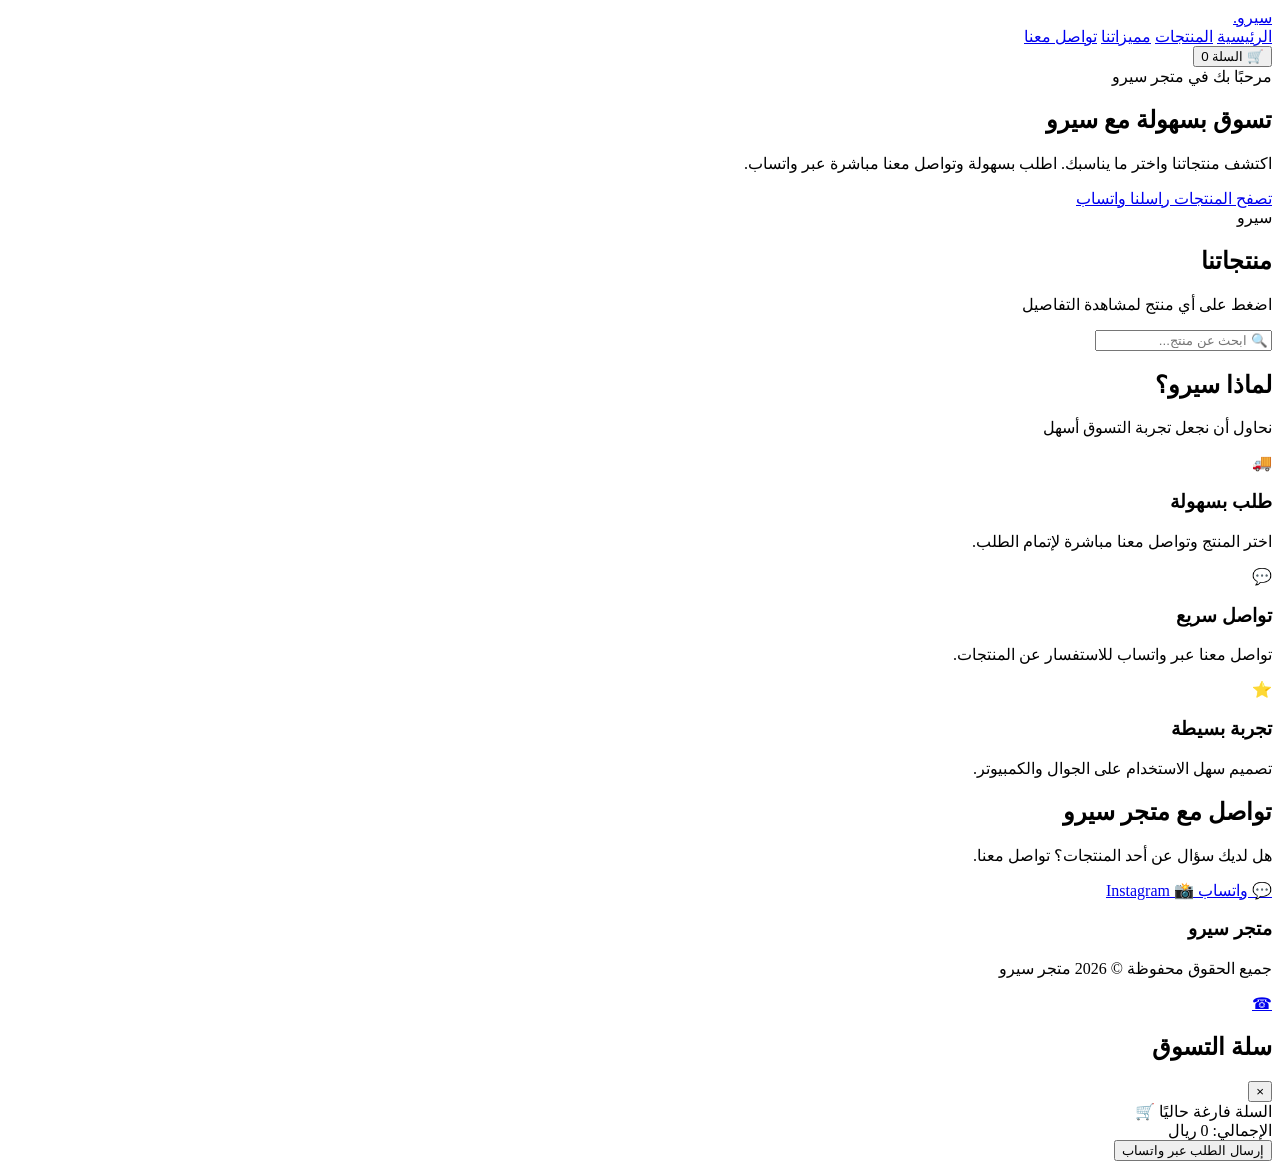
==== commit ac493c0c: "Enhance index.html with SEO and layout updates Updated the HTML structure and added meta tags for be" ====
--- a/index.html
+++ b/index.html
@@ -1,328 +1,356 @@
 <!DOCTYPE html>
 <html lang="ar" dir="rtl">
-
 <head>
     <meta charset="UTF-8">
     <meta name="viewport" content="width=device-width, initial-scale=1.0">
-
-    <title>متجر سيرو</title>
+<link rel="stylesheet" href="./style/stylesheet.css">
+    <title>متجر سيرو | Sero Store</title>
+    <meta name="description" content="متجر سيرو - تسوق منتجاتنا بسهولة وتواصل معنا عبر واتساب">
 
     <style>
-        * {
-            box-sizing: border-box;
-        }
-
-        body {
-            margin: 0;
-            font-family: Arial, sans-serif;
-            background-color: #f5f5f5;
-            text-align: center;
-            color: #222;
-        }
-
-        header {
-            background-color: #222;
-            color: white;
-            padding: 30px 20px;
-        }
-
-        header h1 {
-            margin: 0 0 10px;
-        }
-
-        header p {
-            margin: 0;
-        }
-
-        .content {
-            padding: 25px 15px;
-        }
-
-        .links {
-            margin-bottom: 25px;
-        }
-
-        .links a {
-            display: inline-block;
-            margin: 6px;
-            padding: 12px 20px;
-            background-color: #333;
-            color: white;
-            text-decoration: none;
-            border-radius: 8px;
-        }
-
-        .links a:hover {
-            opacity: 0.85;
-        }
-
-        .whatsapp-button {
-            background-color: #25D366 !important;
-        }
-
-        .product-image {
-            width: 100%;
-            max-width: 700px;
-            height: auto;
-            margin-top: 10px;
-            border-radius: 10px;
-        }
-
-        h2 {
-            margin-top: 35px;
-        }
-
-        .products {
-            display: flex;
-            justify-content: center;
-            align-items: stretch;
-            gap: 20px;
-            flex-wrap: wrap;
-            padding: 20px 0;
-        }
-
-        .product {
-            background-color: white;
-            width: 280px;
-            padding: 15px;
-            border-radius: 15px;
-            box-shadow: 0 3px 10px rgba(0, 0, 0, 0.15);
-        }
-
-        .product img {
-            width: 100%;
-            height: 230px;
-            object-fit: cover;
-            border-radius: 10px;
-        }
-
-        .product h3 {
-            font-size: 24px;
-            margin: 12px 0 5px;
-        }
-
-        .product p {
-            color: #666;
-        }
-
-        .product strong {
-            display: block;
-            font-size: 18px;
-            margin: 10px 0;
-        }
-
-        .product a {
-            display: block;
-            background-color: #25D366;
-            color: white;
-            padding: 12px;
-            border-radius: 8px;
-            text-decoration: none;
-            margin-top: 15px;
-        }
-
-        .product a:hover {
-            opacity: 0.8;
-        }
-
-        .footer {
-            background-color: #222;
-            color: white;
-            text-align: center;
-            padding: 35px 20px;
-            margin-top: 40px;
-        }
-
-        .footer h2 {
-            margin: 0 0 10px;
-        }
-
-        .footer p {
-            color: #ddd;
-        }
-
-        .footer-links {
-            margin: 20px 0;
-        }
-
-        .footer-links a {
-            display: inline-block;
-            margin: 5px;
-            padding: 10px 20px;
-            background-color: #25D366;
-            color: white;
-            text-decoration: none;
-            border-radius: 8px;
-        }
-
-        .footer-links a.instagram {
-            background-color: #333;
-        }
-
-        .copyright {
-            margin-top: 25px;
-            font-size: 14px;
-        }
-
-        @media (max-width: 600px) {
-            header {
-                padding: 25px 15px;
-            }
-
-            .product {
-                width: 100%;
-                max-width: 330px;
-            }
-
-            .links a {
-                display: block;
-                margin: 10px auto;
-                max-width: 300px;
-            }
-
-            .product-image {
-                max-width: 100%;
-            }
-        }
+        
     </style>
+  <!--   <script src="./style/script.js" defer></script> -->
+   <script src="./style/script.js" defer></script>
 </head>
 
 <body>
 
+    <!-- ===== الشريط العلوي ===== -->
+
     <header>
-        <h1>أهلاً بكم في متجر سيرو</h1>
-        <p>منتجات مميزة بأسعار مناسبة</p>
+
+        <div class="navbar">
+
+            <a href="#home" class="logo">
+                سيرو<span>.</span>
+            </a>
+
+            <nav>
+                <a href="#home">الرئيسية</a>
+                <a href="#products">المنتجات</a>
+                <a href="#features">مميزاتنا</a>
+                <a href="#contact">تواصل معنا</a>
+            </nav>
+
+            <button class="cart-button" onclick="showCart()">
+                🛒 السلة <span id="cartCount">0</span>
+            </button>
+
+        </div>
+
     </header>
 
-    <div class="content">
-
-        <div class="links">
-
-            <a href="https://www.google.com" target="_blank" rel="noopener">
-                الذهاب إلى جوجل
-            </a>
-
-            <a href="https://www.instagram.com/se_ro221?stkn=M3J0NWtmMWI3NXZp"
-               target="_blank"
-               rel="noopener">
-                الذهاب إلى إنستجرام
-            </a>
-
-            <a class="whatsapp-button"
-               href="https://wa.me/967775365743?text=%D9%85%D8%B1%D8%AD%D8%A8%D9%8B%D8%A7%D8%8C%20%D8%A3%D8%B1%D9%8A%D8%AF%20%D8%A7%D9%84%D8%A7%D8%B3%D8%AA%D9%81%D8%B3%D8%A7%D8%B1%20%D8%B9%D9%86%20%D8%A3%D8%AD%D8%AF%20%D8%A7%D9%84%D9%85%D9%86%D8%AA%D8%AC%D8%A7%D8%AA"
-               target="_blank"
-               rel="noopener">
-                راسلنا على واتساب
-            </a>
+
+    <!-- ===== المحتوى ===== -->
+
+    <main>
+
+        <!-- الواجهة الرئيسية -->
+
+        <section class="hero" id="home">
+
+            <div class="hero-content">
+
+                <div class="hero-text">
+
+                    <div class="small-title">
+                        مرحبًا بك في متجر سيرو
+                    </div>
+
+                    <h1>
+                        تسوق بسهولة مع
+                        <span>سيرو</span>
+                    </h1>
+
+                    <p>
+                        اكتشف منتجاتنا واختر ما يناسبك.
+                        اطلب بسهولة وتواصل معنا مباشرة عبر واتساب.
+                    </p>
+
+                    <div class="hero-buttons">
+
+                        <a
+                            href="#products"
+                            class="primary-button">
+                            تصفح المنتجات
+                        </a>
+
+                        <a
+                            href="https://wa.me/qr/YDFGDYJZYL34H1"
+                            class="secondary-button"
+                            target="_blank">
+                            راسلنا واتساب
+                        </a>
+
+                    </div>
+
+                </div>
+
+                <div class="hero-logo">
+                    سيرو
+                </div>
+
+            </div>
+
+        </section>
+
+
+        <!-- ===== المنتجات ===== -->
+
+        <section class="section" id="products">
+
+            <div class="section-title">
+
+                <h2>منتجاتنا</h2>
+
+                <p>
+                    اضغط على أي منتج لمشاهدة التفاصيل
+                </p>
+
+            </div>
+
+
+            <div class="search-box">
+
+                <input
+                    type="search"
+                    id="searchInput"
+                    placeholder="🔍 ابحث عن منتج..."
+                    onkeyup="searchProducts()">
+
+            </div>
+
+
+            <div class="products" id="productsContainer">
+
+
+                <!-- المنتج الأول -->
+
+            
+
+
+                    </div>
+
+               
+
+            
+
+        </section>
+
+
+        <!-- ===== المميزات ===== -->
+
+        <section class="section" id="features">
+
+            <div class="section-title">
+
+                <h2>
+                    لماذا سيرو؟
+                </h2>
+
+                <p>
+                    نحاول أن نجعل تجربة التسوق أسهل
+                </p>
+
+            </div>
+
+
+            <div class="features">
+
+                <div class="feature">
+
+                    <div class="feature-icon">
+                        🚚
+                    </div>
+
+                    <h3>
+                        طلب بسهولة
+                    </h3>
+
+                    <p>
+                        اختر المنتج وتواصل معنا مباشرة لإتمام الطلب.
+                    </p>
+
+                </div>
+
+
+                <div class="feature">
+
+                    <div class="feature-icon">
+                        💬
+                    </div>
+
+                    <h3>
+                        تواصل سريع
+                    </h3>
+
+                    <p>
+                        تواصل معنا عبر واتساب للاستفسار عن المنتجات.
+                    </p>
+
+                </div>
+
+
+                <div class="feature">
+
+                    <div class="feature-icon">
+                        ⭐
+                    </div>
+
+                    <h3>
+                        تجربة بسيطة
+                    </h3>
+
+                    <p>
+                        تصميم سهل الاستخدام على الجوال والكمبيوتر.
+                    </p>
+
+                </div>
+
+            </div>
+
+        </section>
+
+
+        <!-- ===== التواصل ===== -->
+
+        <section class="section" id="contact">
+
+            <div class="contact-box">
+
+                <h2>
+                    تواصل مع متجر سيرو
+                </h2>
+
+                <p>
+                    هل لديك سؤال عن أحد المنتجات؟ تواصل معنا.
+                </p>
+
+                <div class="contact-buttons">
+
+                    <a
+                        href="https://wa.me/qr/YDFGDYJZYL34H1"
+                        target="_blank"
+                        class="contact-button">
+                        💬 واتساب
+                    </a>
+
+                    <a
+                        href="https://www.instagram.com/se_ro221?stkn=M3J0NWtmMWI3NXZp"
+                        target="_blank"
+                        class="contact-button">
+                        📸 Instagram
+                    </a>
+
+                </div>
+
+            </div>
+
+        </section>
+
+    </main>
+
+
+    <!-- ===== التذييل ===== -->
+
+    <footer>
+
+        <h3>
+            متجر سيرو
+        </h3>
+
+        <p>
+            جميع الحقوق محفوظة © 2026 متجر سيرو
+        </p>
+
+    </footer>
+
+
+    <!-- ===== واتساب ===== -->
+
+    <a
+        href="https://wa.me/qr/YDFGDYJZYL34H1"
+        target="_blank"
+        class="whatsapp"
+        aria-label="تواصل معنا عبر واتساب">
+        ☎
+    </a>
+
+
+    <!-- ===== السلة ===== -->
+
+    <div
+        class="cart-overlay"
+        id="cartOverlay"
+        onclick="closeCart()">
+    </div>
+
+
+    <aside
+        class="cart-sidebar"
+        id="cartSidebar"
+        aria-label="سلة التسوق">
+
+        <div class="cart-header">
+
+            <h2>
+                سلة التسوق
+            </h2>
+
+            <button
+                class="close-cart"
+                onclick="closeCart()"
+                aria-label="إغلاق السلة">
+                ×
+            </button>
 
         </div>
 
-        <img
-            src="Dior-Sauvage-ديور-ساڤاج.jpg"
-            alt="منتج من متجر سيرو"
-            class="product-image"
-        >
-
-        <h2>منتجاتنا</h2>
-
-        <div class="products">
-
-            <div class="product">
-                <img
-                    src="1VtamOVivygK6pC9Q8HmlHISGKmN7jH6dWQZNOcE.jpg"
-                    alt="عطر"
-                >
-
-                <h3>عطر</h3>
-
-                <p>عطر أنيق ومميز</p>
-
-                <strong>السعر: 15,000 ريال</strong>
-
-                <a
-                    href="https://wa.me/967775365743?text=%D9%85%D8%B1%D8%AD%D8%A8%D9%8B%D8%A7%D8%8C%20%D8%A3%D8%B1%D9%8A%D8%AF%20%D8%A7%D9%84%D8%A7%D8%B3%D8%AA%D9%81%D8%B3%D8%A7%D8%B1%20%D8%B9%D9%86%20%D8%A7%D9%84%D8%B9%D8%B7%D8%B1"
-                    target="_blank"
-                    rel="noopener">
-                    استفسار عن العطر
-                </a>
-            </div>
-
-
-            <div class="product">
-                <img
-                    src="IMG_٢٠٢٦٠٩٢٤_٠١١٨٤١.jpg"
-                    alt="ساعة"
-                >
-
-                <h3>ساعة</h3>
-
-                <p>ساعة أنيقة وعصرية</p>
-
-                <strong>السعر: 25,000 ريال</strong>
-
-                <a
-                    href="https://wa.me/967775365743?text=%D9%85%D8%B1%D8%AD%D8%A8%D9%8B%D8%A7%D8%8C%20%D8%A3%D8%B1%D9%8A%D8%AF%20%D8%A7%D9%84%D8%A7%D8%B3%D8%AA%D9%81%D8%B3%D8%A7%D8%B1%20%D8%B9%D9%86%20%D8%A7%D9%84%D8%B3%D8%A7%D8%B9%D8%A9"
-                    target="_blank"
-                    rel="noopener">
-                    استفسار عن الساعة
-                </a>
-            </div>
-
-
-            <div class="product">
-                <img
-                    src="41xfIF5r7ZL._AC_.jpg"
-                    alt="حقيبة"
-                >
-
-                <h3>حقيبة</h3>
-
-                <p>حقيبة أنيقة وعملية</p>
-
-                <strong>السعر: 20,000 ريال</strong>
-
-                <a
-                    href="https://wa.me/967775365743?text=%D9%85%D8%B1%D8%AD%D8%A8%D9%8B%D8%A7%D8%8C%20%D8%A3%D8%B1%D9%8A%D8%AF%20%D8%A7%D9%84%D8%A7%D8%B3%D8%AA%D9%81%D8%B3%D8%A7%D8%B1%20%D8%B9%D9%86%20%D8%A7%D9%84%D8%AD%D9%82%D9%8A%D8%A8%D8%A9"
-                    target="_blank"
-                    rel="noopener">
-                    استفسار عن الحقيبة
-                </a>
+
+        <div
+            class="cart-items"
+            id="cartItems">
+
+            <div class="empty-cart">
+                السلة فارغة حاليًا 🛒
             </div>
 
         </div>
-    </div>
-
-
-    <footer class="footer">
-
-        <h2>متجر سيرو</h2>
-
-        <p>شكرًا لزيارتكم متجر سيرو</p>
-
-        <div class="footer-links">
-
-            <a
-                href="https://wa.me/967775365743?text=%D9%85%D8%B1%D8%AD%D8%A8%D9%8B%D8%A7%D8%8C%20%D8%A3%D8%B1%D9%8A%D8%AF%20%D8%A7%D9%84%D8%A7%D8%B3%D8%AA%D9%81%D8%B3%D8%A7%D8%B1%20%D8%B9%D9%86%20%D8%A3%D8%AD%D8%AF%20%D8%A7%D9%84%D9%85%D9%86%D8%AA%D8%AC%D8%A7%D8%AA"
-                target="_blank"
-                rel="noopener">
-                واتساب
-            </a>
-
-            <a
-                class="instagram"
-                href="https://www.instagram.com/se_ro221?stkn=M3J0NWtmMWI3NXZp"
-                target="_blank"
-                rel="noopener">
-                إنستجرام
-            </a>
+
+
+        <div class="cart-footer">
+
+            <div class="cart-total">
+
+                <span>
+                    الإجمالي:
+                </span>
+
+                <span id="cartTotal">
+                    0 ريال
+                </span>
+
+            </div>
+
+
+            <button
+                class="whatsapp-order"
+                onclick="sendOrderToWhatsApp()">
+                إرسال الطلب عبر واتساب
+            </button>
 
         </div>
 
-        <p class="copyright">
-            © 2026 متجر سيرو - جميع الحقوق محفوظة
-        </p>
-
-    </footer>
+    </aside>
+
+
+    <!-- ===== JavaScript ===== -->
+
+    <script>
+
+        
+    </script>
 
 </body>
 </html>
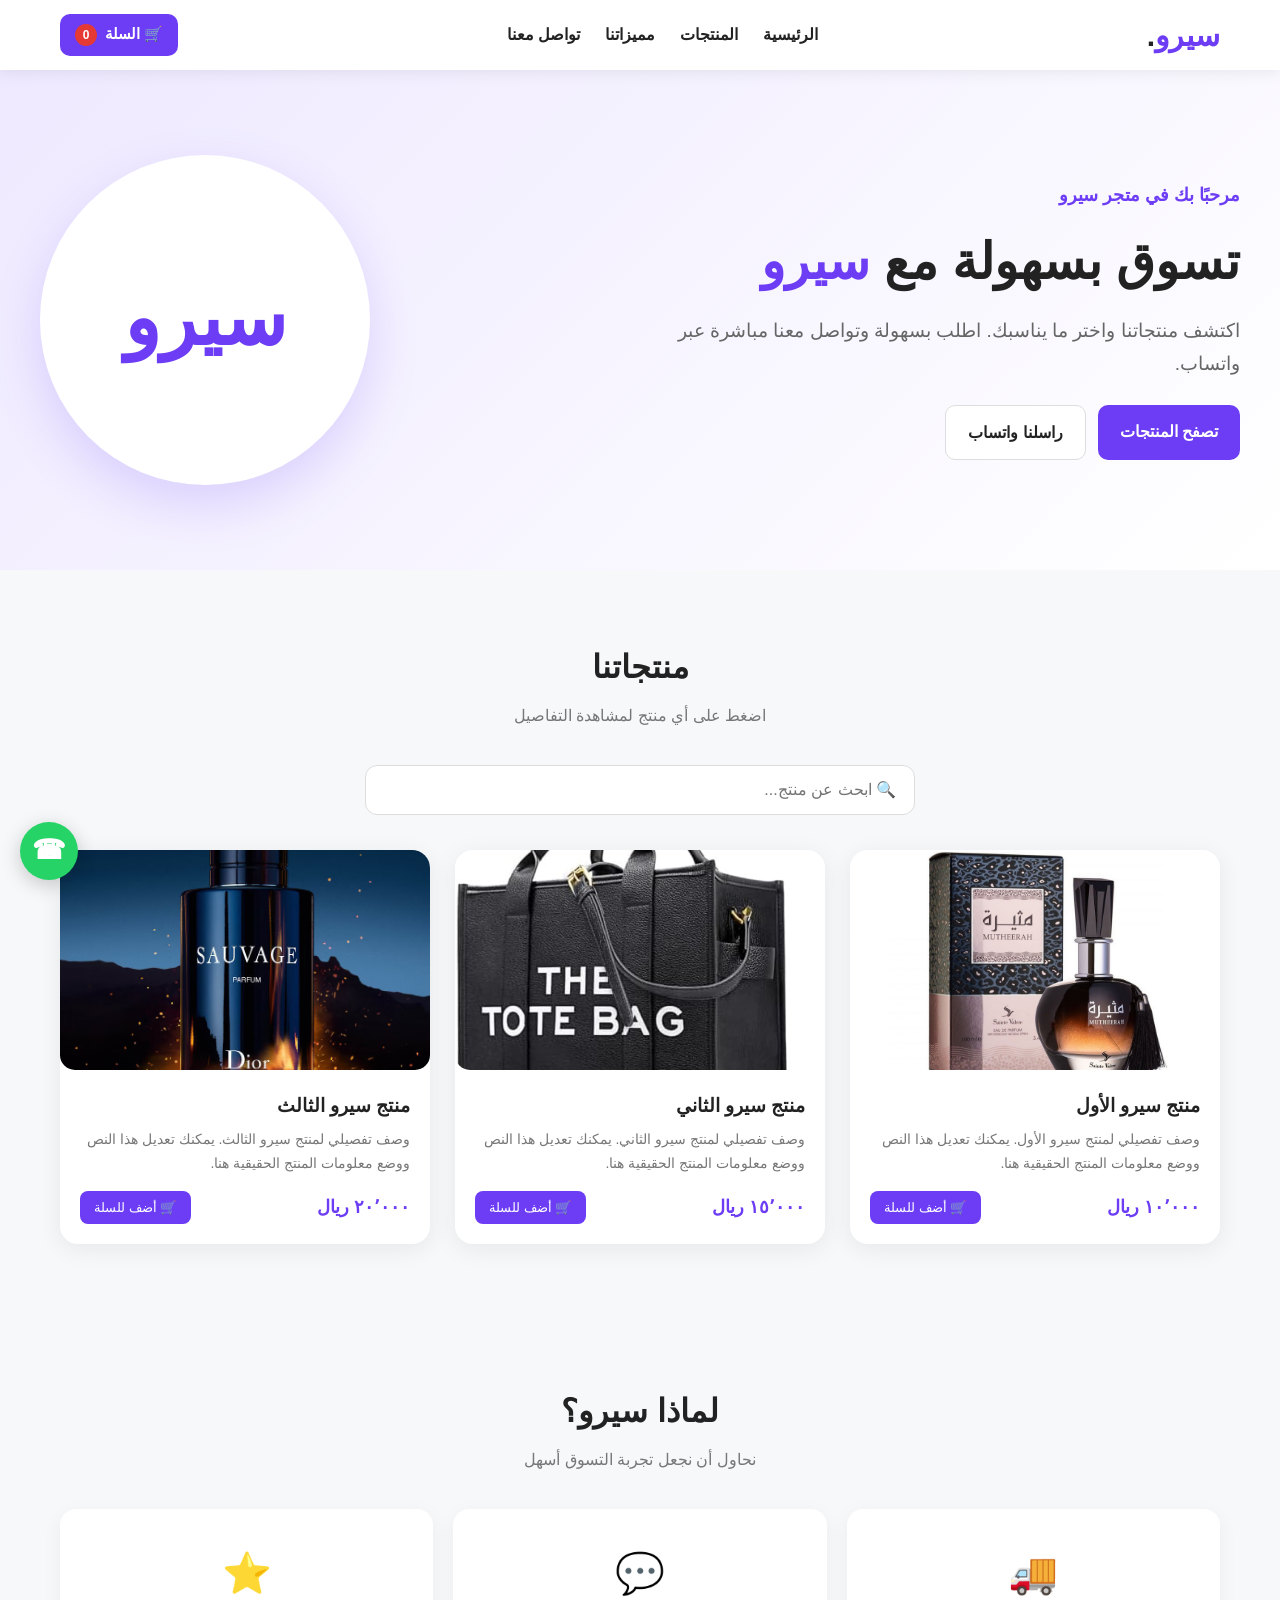
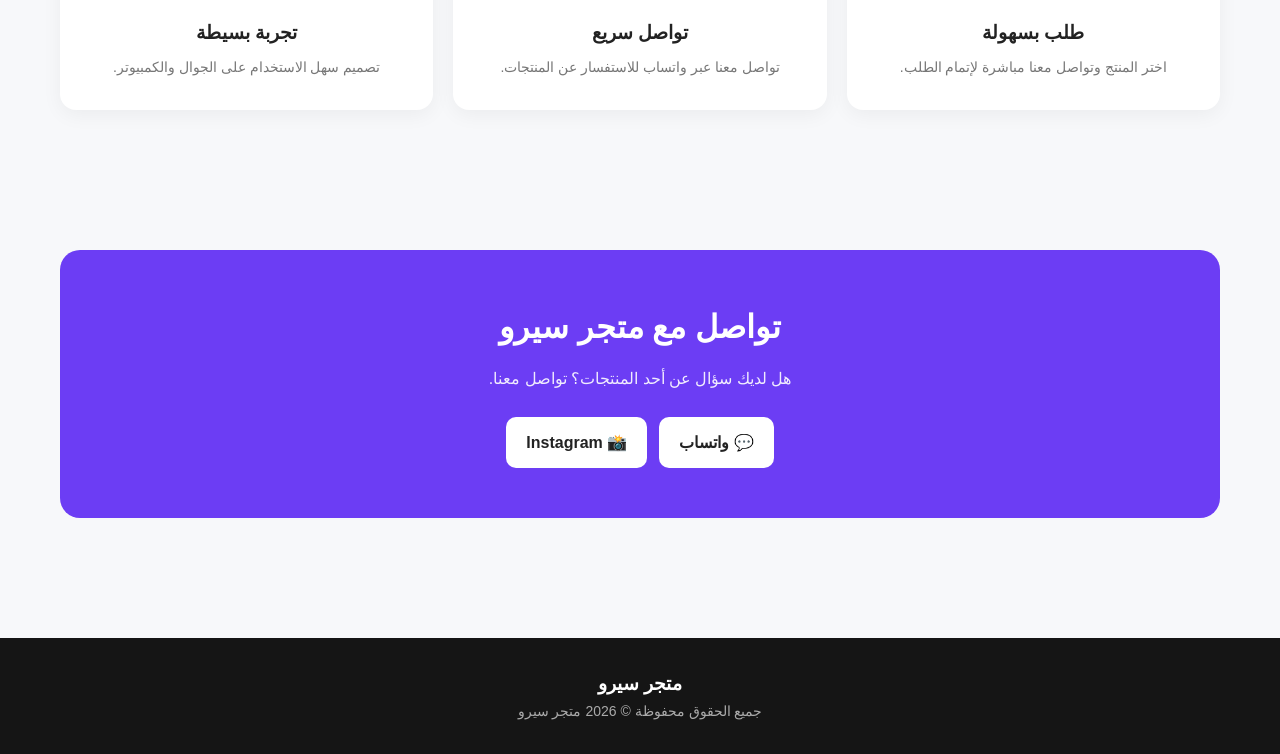
==== commit 29ef50a2: "Refactor HTML structure and improve readability" ====
--- a/index.html
+++ b/index.html
@@ -1,356 +1,286 @@
 <!DOCTYPE html>
 <html lang="ar" dir="rtl">
-<head>
-    <meta charset="UTF-8">
-    <meta name="viewport" content="width=device-width, initial-scale=1.0">
-<link rel="stylesheet" href="./style/stylesheet.css">
+  <head>
+    <meta charset="UTF-8" />
+    <meta name="viewport" content="width=device-width, initial-scale=1.0" />
+    <link rel="stylesheet" href="./style/stylesheet.css" />
     <title>متجر سيرو | Sero Store</title>
-    <meta name="description" content="متجر سيرو - تسوق منتجاتنا بسهولة وتواصل معنا عبر واتساب">
-
-    <style>
-        
-    </style>
-  <!--   <script src="./style/script.js" defer></script> -->
-   <script src="./style/script.js" defer></script>
-</head>
-
-<body>
-
+    <meta
+      name="description"
+      content="متجر سيرو - تسوق منتجاتنا بسهولة وتواصل معنا عبر واتساب"
+    />
+
+    <style></style>
+    <!--   <script src="./style/script.js" defer></script> -->
+    <script src="./style/script.js" defer></script>
+  </head>
+
+  <body>
     <!-- ===== الشريط العلوي ===== -->
 
     <header>
-
-        <div class="navbar">
-
-            <a href="#home" class="logo">
-                سيرو<span>.</span>
+      <div class="navbar">
+        <a href="#home" class="logo"> سيرو<span>.</span> </a>
+
+        <nav>
+          <a href="#home">الرئيسية</a>
+          <a href="#products">المنتجات</a>
+          <a href="#features">مميزاتنا</a>
+          <a href="#contact">تواصل معنا</a>
+        </nav>
+
+        <button class="cart-button" onclick="showCart()">
+          🛒 السلة <span id="cartCount">0</span>
+        </button>
+      </div>
+    </header>
+
+    <!-- ===== المحتوى ===== -->
+
+    <main>
+      <!-- الواجهة الرئيسية -->
+
+      <section class="hero" id="home">
+        <div class="hero-content">
+          <div class="hero-text">
+            <div class="small-title">مرحبًا بك في متجر سيرو</div>
+
+            <h1>
+              تسوق بسهولة مع
+              <span>سيرو</span>
+            </h1>
+
+            <p>
+              اكتشف منتجاتنا واختر ما يناسبك. اطلب بسهولة وتواصل معنا مباشرة عبر
+              واتساب.
+            </p>
+
+            <div class="hero-buttons">
+              <a href="#products" class="primary-button"> تصفح المنتجات </a>
+
+              <a
+                href="https://wa.me/967775365743?text=%D9%85%D8%B1%D8%AD%D8%A8%D9%8B%D8%A7%D8%8C%20%D8%A3%D8%B1%D9%8A%D8%AF%20%D8%A7%D9%84%D8%A7%D8%B3%D8%AA%D9%81%D8%B3%D8%A7%D8%B1%20%D8%B9%D9%86%20%D8%A3%D8%AD%D8%AF%20%D8%A7%D9%84%D9%85%D9%86%D8%AA%D8%AC%D8%A7%D8%AA"
+                class="secondary-button"
+                target="_blank"
+              >
+                راسلنا واتساب
+              </a>
+            </div>
+          </div>
+
+          <div class="hero-logo">سيرو</div>
+        </div>
+      </section>
+
+      <!-- ===== المنتجات ===== -->
+
+      <section class="section" id="products">
+        <div class="section-title">
+          <h2>منتجاتنا</h2>
+
+          <p>اضغط على أي منتج لمشاهدة التفاصيل</p>
+        </div>
+
+        <div class="search-box">
+          <input
+            type="search"
+            id="searchInput"
+            placeholder="🔍 ابحث عن منتج..."
+            onkeyup="searchProducts()"
+          />
+        </div>
+
+        <div class="products" id="productsContainer">
+          <!-- المنتج الأول -->
+        </div>
+      </section>
+
+      <!-- ===== المميزات ===== -->
+
+      <section class="section" id="features">
+        <div class="section-title">
+          <h2>لماذا سيرو؟</h2>
+
+          <p>نحاول أن نجعل تجربة التسوق أسهل</p>
+        </div>
+
+        <div class="features">
+          <div class="feature">
+            <div class="feature-icon">🚚</div>
+
+            <h3>طلب بسهولة</h3>
+
+            <p>اختر المنتج وتواصل معنا مباشرة لإتمام الطلب.</p>
+          </div>
+
+          <div class="feature">
+            <div class="feature-icon">💬</div>
+
+            <h3>تواصل سريع</h3>
+
+            <p>تواصل معنا عبر واتساب للاستفسار عن المنتجات.</p>
+          </div>
+
+          <div class="feature">
+            <div class="feature-icon">⭐</div>
+
+            <h3>تجربة بسيطة</h3>
+
+            <p>تصميم سهل الاستخدام على الجوال والكمبيوتر.</p>
+          </div>
+        </div>
+      </section>
+
+      <!-- ===== التواصل ===== -->
+
+      <section class="section" id="contact">
+        <div class="contact-box">
+          <h2>تواصل مع متجر سيرو</h2>
+
+          <p>هل لديك سؤال عن أحد المنتجات؟ تواصل معنا.</p>
+
+          <div class="contact-buttons">
+            <a
+              href="https://wa.me/967775365743?text=%D9%85%D8%B1%D8%AD%D8%A8%D9%8B%D8%A7%D8%8C%20%D8%A3%D8%B1%D9%8A%D8%AF%20%D8%A7%D9%84%D8%A7%D8%B3%D8%AA%D9%81%D8%B3%D8%A7%D8%B1%20%D8%B9%D9%86%20%D8%A3%D8%AD%D8%AF%20%D8%A7%D9%84%D9%85%D9%86%D8%AA%D8%AC%D8%A7%D8%AA"
+              target="_blank"
+              class="contact-button"
+            >
+              💬 واتساب
             </a>
 
-            <nav>
-                <a href="#home">الرئيسية</a>
-                <a href="#products">المنتجات</a>
-                <a href="#features">مميزاتنا</a>
-                <a href="#contact">تواصل معنا</a>
-            </nav>
-
-            <button class="cart-button" onclick="showCart()">
-                🛒 السلة <span id="cartCount">0</span>
-            </button>
-
-        </div>
-
-    </header>
-
-
-    <!-- ===== المحتوى ===== -->
-
-    <main>
-
-        <!-- الواجهة الرئيسية -->
-
-        <section class="hero" id="home">
-
-            <div class="hero-content">
-
-                <div class="hero-text">
-
-                    <div class="small-title">
-                        مرحبًا بك في متجر سيرو
-                    </div>
-
-                    <h1>
-                        تسوق بسهولة مع
-                        <span>سيرو</span>
-                    </h1>
-
-                    <p>
-                        اكتشف منتجاتنا واختر ما يناسبك.
-                        اطلب بسهولة وتواصل معنا مباشرة عبر واتساب.
-                    </p>
-
-                    <div class="hero-buttons">
-
-                        <a
-                            href="#products"
-                            class="primary-button">
-                            تصفح المنتجات
-                        </a>
-
-                        <a
-                            href="https://wa.me/qr/YDFGDYJZYL34H1"
-                            class="secondary-button"
-                            target="_blank">
-                            راسلنا واتساب
-                        </a>
-
-                    </div>
-
-                </div>
-
-                <div class="hero-logo">
-                    سيرو
-                </div>
-
-            </div>
-
-        </section>
-
-
-        <!-- ===== المنتجات ===== -->
-
-        <section class="section" id="products">
-
-            <div class="section-title">
-
-                <h2>منتجاتنا</h2>
-
-                <p>
-                    اضغط على أي منتج لمشاهدة التفاصيل
-                </p>
-
-            </div>
-
-
-            <div class="search-box">
-
-                <input
-                    type="search"
-                    id="searchInput"
-                    placeholder="🔍 ابحث عن منتج..."
-                    onkeyup="searchProducts()">
-
-            </div>
-
-
-            <div class="products" id="productsContainer">
-
-
-                <!-- المنتج الأول -->
-
-            
-
-
-                    </div>
-
-               
-
-            
-
-        </section>
-
-
-        <!-- ===== المميزات ===== -->
-
-        <section class="section" id="features">
-
-            <div class="section-title">
-
-                <h2>
-                    لماذا سيرو؟
-                </h2>
-
-                <p>
-                    نحاول أن نجعل تجربة التسوق أسهل
-                </p>
-
-            </div>
-
-
-            <div class="features">
-
-                <div class="feature">
-
-                    <div class="feature-icon">
-                        🚚
-                    </div>
-
-                    <h3>
-                        طلب بسهولة
-                    </h3>
-
-                    <p>
-                        اختر المنتج وتواصل معنا مباشرة لإتمام الطلب.
-                    </p>
-
-                </div>
-
-
-                <div class="feature">
-
-                    <div class="feature-icon">
-                        💬
-                    </div>
-
-                    <h3>
-                        تواصل سريع
-                    </h3>
-
-                    <p>
-                        تواصل معنا عبر واتساب للاستفسار عن المنتجات.
-                    </p>
-
-                </div>
-
-
-                <div class="feature">
-
-                    <div class="feature-icon">
-                        ⭐
-                    </div>
-
-                    <h3>
-                        تجربة بسيطة
-                    </h3>
-
-                    <p>
-                        تصميم سهل الاستخدام على الجوال والكمبيوتر.
-                    </p>
-
-                </div>
-
-            </div>
-
-        </section>
-
-
-        <!-- ===== التواصل ===== -->
-
-        <section class="section" id="contact">
-
-            <div class="contact-box">
-
-                <h2>
-                    تواصل مع متجر سيرو
-                </h2>
-
-                <p>
-                    هل لديك سؤال عن أحد المنتجات؟ تواصل معنا.
-                </p>
-
-                <div class="contact-buttons">
-
-                    <a
-                        href="https://wa.me/qr/YDFGDYJZYL34H1"
-                        target="_blank"
-                        class="contact-button">
-                        💬 واتساب
-                    </a>
-
-                    <a
-                        href="https://www.instagram.com/se_ro221?stkn=M3J0NWtmMWI3NXZp"
-                        target="_blank"
-                        class="contact-button">
-                        📸 Instagram
-                    </a>
-
-                </div>
-
-            </div>
-
-        </section>
-
+            <a
+              href="https://www.instagram.com/se_ro221?stkn=M3J0NWtmMWI3NXZp"
+              target="_blank"
+              class="contact-button"
+            >
+              📸 Instagram
+            </a>
+          </div>
+        </div>
+      </section>
     </main>
 
-
     <!-- ===== التذييل ===== -->
 
     <footer>
+      <h3>متجر سيرو</h3>
+
+      <p>جميع الحقوق محفوظة © 2026 متجر سيرو</p>
+    </footer>
+
+    <!-- ===== واتساب ===== -->
+
+    <a
+      href="https://wa.me/967775365743?text=%D9%85%D8%B1%D8%AD%D8%A8%D9%8B%D8%A7%D8%8C%20%D8%A3%D8%B1%D9%8A%D8%AF%20%D8%A7%D9%84%D8%A7%D8%B3%D8%AA%D9%81%D8%B3%D8%A7%D8%B1%20%D8%B9%D9%86%20%D8%A3%D8%AD%D8%AF%20%D8%A7%D9%84%D9%85%D9%86%D8%AA%D8%AC%D8%A7%D8%AA"
+      target="_blank"
+      class="whatsapp"
+      aria-label="تواصل معنا عبر واتساب"
+    >
+      ☎
+    </a>
+
+    <!-- ===== السلة ===== -->
+
+    <div class="cart-overlay" id="cartOverlay" onclick="closeCart()"></div>
+
+    <aside class="cart-sidebar" id="cartSidebar" aria-label="سلة التسوق">
+      <div class="cart-header">
+        <h2>سلة التسوق</h2>
+
+        <button
+          class="close-cart"
+          onclick="closeCart()"
+          aria-label="إغلاق السلة"
+        >
+          ×
+        </button>
+      </div>
+
+      <div class="cart-items" id="cartItems">
+        <div class="empty-cart">السلة فارغة حاليًا 🛒</div>
+      </div>
+
+    <div class="cart-footer">
+
+    <div class="cart-total">
+        <span>الإجمالي:</span>
+
+        <span id="cartTotal">
+            0 ريال
+        </span>
+    </div>
+
+
+    <!-- ===== نموذج بيانات العميل ===== -->
+
+    <div class="customer-form" id="customerForm">
 
         <h3>
-            متجر سيرو
+            بيانات العميل
         </h3>
 
-        <p>
-            جميع الحقوق محفوظة © 2026 متجر سيرو
-        </p>
-
-    </footer>
-
-
-    <!-- ===== واتساب ===== -->
-
-    <a
-        href="https://wa.me/qr/YDFGDYJZYL34H1"
-        target="_blank"
-        class="whatsapp"
-        aria-label="تواصل معنا عبر واتساب">
-        ☎
-    </a>
-
-
-    <!-- ===== السلة ===== -->
-
-    <div
-        class="cart-overlay"
-        id="cartOverlay"
-        onclick="closeCart()">
+
+        <label for="customerName">
+            الاسم
+        </label>
+
+        <input
+            type="text"
+            id="customerName"
+            placeholder="اكتب اسمك"
+        >
+
+
+        <label for="customerPhone">
+            رقم الهاتف
+        </label>
+
+        <input
+            type="tel"
+            id="customerPhone"
+            placeholder="اكتب رقم الهاتف"
+        >
+
+
+        <label for="customerAddress">
+            العنوان
+        </label>
+
+        <input
+            type="text"
+            id="customerAddress"
+            placeholder="اكتب عنوان التوصيل"
+        >
+
+
+        <label for="customerNotes">
+            ملاحظات الطلب
+            <span>(اختياري)</span>
+        </label>
+
+        <textarea
+            id="customerNotes"
+            placeholder="اكتب أي ملاحظات إضافية"
+            rows="3"
+        ></textarea>
+
+
+        <button
+            type="button"
+            class="whatsapp-order"
+            onclick="sendOrderToWhatsApp()">
+
+            💬 إرسال الطلب عبر واتساب
+
+        </button>
+
     </div>
 
-
-    <aside
-        class="cart-sidebar"
-        id="cartSidebar"
-        aria-label="سلة التسوق">
-
-        <div class="cart-header">
-
-            <h2>
-                سلة التسوق
-            </h2>
-
-            <button
-                class="close-cart"
-                onclick="closeCart()"
-                aria-label="إغلاق السلة">
-                ×
-            </button>
-
-        </div>
-
-
-        <div
-            class="cart-items"
-            id="cartItems">
-
-            <div class="empty-cart">
-                السلة فارغة حاليًا 🛒
-            </div>
-
-        </div>
-
-
-        <div class="cart-footer">
-
-            <div class="cart-total">
-
-                <span>
-                    الإجمالي:
-                </span>
-
-                <span id="cartTotal">
-                    0 ريال
-                </span>
-
-            </div>
-
-
-            <button
-                class="whatsapp-order"
-                onclick="sendOrderToWhatsApp()">
-                إرسال الطلب عبر واتساب
-            </button>
-
-        </div>
-
+</div>
     </aside>
 
-
     <!-- ===== JavaScript ===== -->
 
-    <script>
-
-        
-    </script>
-
-</body>
+    <script></script>
+  </body>
 </html>
--- a/style/stylesheet.css
+++ b/style/stylesheet.css
@@ -0,0 +1,1373 @@
+* {
+            margin: 0;
+            padding: 0;
+            box-sizing: border-box;
+        }
+
+        html {
+            scroll-behavior: smooth;
+        }
+
+        body {
+            font-family: Arial, Tahoma, sans-serif;
+            background: #f7f8fa;
+            color: #222;
+            line-height: 1.7;
+        }
+
+        a {
+            text-decoration: none;
+            color: inherit;
+        }
+
+        button {
+            font-family: inherit;
+            cursor: pointer;
+        }
+
+        header {
+            background: #ffffff;
+            position: sticky;
+            top: 0;
+            z-index: 1000;
+            box-shadow: 0 2px 15px rgba(0, 0, 0, 0.08);
+        }
+
+        .navbar {
+            max-width: 1200px;
+            margin: auto;
+            min-height: 70px;
+            padding: 0 20px;
+
+            display: flex;
+            align-items: center;
+            justify-content: space-between;
+            gap: 20px;
+        }
+
+        .logo {
+            font-size: 30px;
+            font-weight: bold;
+            color: #6c3df4;
+        }
+
+        .logo span {
+            color: #222;
+        }
+
+        nav {
+            display: flex;
+            gap: 25px;
+        }
+
+        nav a {
+            font-weight: bold;
+            transition: 0.3s;
+        }
+
+        nav a:hover {
+            color: #6c3df4;
+        }
+
+        .cart-button {
+            border: none;
+            background: #6c3df4;
+            color: white;
+            padding: 10px 16px;
+            border-radius: 10px;
+            font-weight: bold;
+        }
+
+        /* ===== الواجهة الرئيسية ===== */
+
+        .hero {
+            min-height: 500px;
+            padding: 70px 20px;
+
+            display: flex;
+            align-items: center;
+
+            background: linear-gradient(135deg, #eee9ff, #ffffff);
+        }
+
+        .hero-content {
+            max-width: 1200px;
+            width: 100%;
+            margin: auto;
+
+            display: flex;
+            align-items: center;
+            justify-content: space-between;
+            gap: 50px;
+        }
+
+        .hero-text {
+            flex: 1;
+        }
+
+        .hero-text .small-title {
+            color: #6c3df4;
+            font-weight: bold;
+            font-size: 18px;
+        }
+
+        .hero h1 {
+            font-size: 50px;
+            margin: 10px 0;
+        }
+
+        .hero h1 span {
+            color: #6c3df4;
+        }
+
+        .hero p {
+            color: #666;
+            font-size: 19px;
+            max-width: 600px;
+            margin-bottom: 25px;
+        }
+
+        .hero-buttons {
+            display: flex;
+            gap: 12px;
+            flex-wrap: wrap;
+        }
+
+        .primary-button,
+        .secondary-button {
+            display: inline-block;
+            padding: 13px 22px;
+            border-radius: 10px;
+            font-weight: bold;
+            transition: 0.3s;
+        }
+
+        .primary-button {
+            background: #6c3df4;
+            color: white;
+        }
+
+        .primary-button:hover {
+            background: #5125ca;
+            transform: translateY(-2px);
+        }
+
+        .secondary-button {
+            background: white;
+            border: 1px solid #ddd;
+        }
+
+        .secondary-button:hover {
+            border-color: #6c3df4;
+            color: #6c3df4;
+        }
+
+        .hero-logo {
+            width: 330px;
+            height: 330px;
+            border-radius: 50%;
+
+            display: flex;
+            align-items: center;
+            justify-content: center;
+
+            background: white;
+            box-shadow: 0 20px 50px rgba(108, 61, 244, 0.18);
+
+            font-size: 75px;
+            font-weight: bold;
+            color: #6c3df4;
+        }
+
+        /* ===== الأقسام ===== */
+
+        .section {
+            max-width: 1200px;
+            margin: auto;
+            padding: 70px 20px;
+        }
+
+        .section-title {
+            text-align: center;
+            margin-bottom: 35px;
+        }
+
+        .section-title h2 {
+            font-size: 32px;
+            margin-bottom: 8px;
+        }
+
+        .section-title p {
+            color: #777;
+        }
+
+        /* ===== البحث ===== */
+
+        .search-box {
+            max-width: 550px;
+            margin: 0 auto 35px;
+        }
+
+        .search-box input {
+            width: 100%;
+            padding: 15px 18px;
+            border: 1px solid #ddd;
+            border-radius: 12px;
+            font-size: 16px;
+            outline: none;
+            background: white;
+        }
+
+        .search-box input:focus {
+            border-color: #6c3df4;
+        }
+
+        /* ===== المنتجات ===== */
+
+        .products {
+            display: grid;
+            grid-template-columns: repeat(3, 1fr);
+            gap: 25px;
+        }
+
+        .product-card {
+            background: white;
+            border-radius: 18px;
+            overflow: hidden;
+            box-shadow: 0 5px 25px rgba(0, 0, 0, 0.07);
+            transition: 0.3s;
+
+            /* البطاقة أصبحت قابلة للضغط */
+            cursor: pointer;
+        }
+
+        .product-card:hover {
+            transform: translateY(-6px);
+            box-shadow: 0 12px 30px rgba(0, 0, 0, 0.12);
+        }
+
+        .product-image {
+            height: 230px;
+            background: linear-gradient(135deg, #eee9ff, #f7f7f7);
+
+            display: flex;
+            align-items: center;
+            justify-content: center;
+
+            font-size: 55px;
+        }
+         .product-image img {
+         width: 100%;
+         }
+
+        .product-info {
+            padding: 20px;
+        }
+
+        .product-info h3 {
+            margin-bottom: 7px;
+        }
+
+        .product-info p {
+            color: #777;
+            font-size: 14px;
+            margin-bottom: 15px;
+        }
+
+        .product-bottom {
+            display: flex;
+            align-items: center;
+            justify-content: space-between;
+            gap: 10px;
+        }
+
+        .price {
+            color: #6c3df4;
+            font-weight: bold;
+            font-size: 18px;
+        }
+
+        .order-button {
+            border: none;
+            background: #6c3df4;
+            color: white;
+            padding: 9px 14px;
+            border-radius: 8px;
+        }
+
+        .order-button:hover {
+            background: #5125ca;
+        }
+
+        /* ===== المميزات ===== */
+
+        .features {
+            display: grid;
+            grid-template-columns: repeat(3, 1fr);
+            gap: 20px;
+        }
+
+        .feature {
+            background: white;
+            padding: 30px 20px;
+            border-radius: 16px;
+            text-align: center;
+            box-shadow: 0 5px 20px rgba(0, 0, 0, 0.05);
+        }
+
+        .feature-icon {
+            font-size: 40px;
+            margin-bottom: 10px;
+        }
+
+        .feature h3 {
+            margin-bottom: 8px;
+        }
+
+        .feature p {
+            color: #777;
+            font-size: 14px;
+        }
+
+        /* ===== التواصل ===== */
+
+        .contact-box {
+            background: #6c3df4;
+            color: white;
+            border-radius: 20px;
+            padding: 50px 25px;
+            text-align: center;
+        }
+
+        .contact-box h2 {
+            font-size: 32px;
+            margin-bottom: 10px;
+        }
+
+        .contact-box p {
+            margin-bottom: 25px;
+            opacity: 0.9;
+        }
+
+        .contact-buttons {
+            display: flex;
+            justify-content: center;
+            gap: 12px;
+            flex-wrap: wrap;
+        }
+
+        .contact-button {
+            background: white;
+            color: #222;
+            padding: 12px 20px;
+            border-radius: 10px;
+            font-weight: bold;
+            transition: 0.3s;
+        }
+
+        .contact-button:hover {
+            transform: translateY(-2px);
+        }
+
+        /* ===== التذييل ===== */
+
+        footer {
+            background: #151515;
+            color: white;
+            text-align: center;
+            padding: 30px 20px;
+            margin-top: 50px;
+        }
+
+        footer p {
+            color: #aaa;
+            font-size: 14px;
+        }
+
+        /* ===== زر واتساب ===== */
+
+        .whatsapp {
+            position: fixed;
+            left: 20px;
+            bottom: 20px;
+
+            width: 58px;
+            height: 58px;
+
+            border-radius: 50%;
+            background: #25d366;
+            color: white;
+
+            display: flex;
+            align-items: center;
+            justify-content: center;
+
+            font-size: 27px;
+            font-weight: bold;
+
+            box-shadow: 0 5px 20px rgba(0, 0, 0, 0.2);
+
+            z-index: 2000;
+        }
+
+        .whatsapp:hover {
+            transform: scale(1.08);
+        }
+
+        /* ===== السلة ===== */
+
+        .cart-overlay {
+            position: fixed;
+            inset: 0;
+            background: rgba(0, 0, 0, 0.45);
+
+            opacity: 0;
+            visibility: hidden;
+
+            transition: 0.3s;
+
+            z-index: 3000;
+        }
+
+        .cart-overlay.active {
+            opacity: 1;
+            visibility: visible;
+        }
+
+        .cart-sidebar {
+            position: fixed;
+            top: 0;
+            right: 0;
+
+            width: min(420px, 100%);
+            height: 100vh;
+
+            background: white;
+
+            transform: translateX(100%);
+            transition: 0.3s ease;
+
+            z-index: 3001;
+
+            display: flex;
+            flex-direction: column;
+
+            box-shadow: -5px 0 25px rgba(0, 0, 0, 0.15);
+        }
+
+        .cart-sidebar.active {
+            transform: translateX(0);
+        }
+
+        .cart-header {
+            padding: 20px;
+
+            display: flex;
+            align-items: center;
+            justify-content: space-between;
+
+            border-bottom: 1px solid #eee;
+        }
+
+        .cart-header h2 {
+            font-size: 22px;
+        }
+
+        .close-cart {
+            border: none;
+            background: #f1f1f1;
+
+            width: 35px;
+            height: 35px;
+
+            border-radius: 50%;
+
+            font-size: 20px;
+        }
+
+        .cart-items {
+            flex: 1;
+            overflow-y: auto;
+            padding: 20px;
+        }
+
+        .empty-cart {
+            text-align: center;
+            color: #777;
+            padding: 50px 10px;
+        }
+
+        .cart-item {
+            display: flex;
+            align-items: center;
+            justify-content: space-between;
+
+            gap: 12px;
+
+            padding: 14px 0;
+
+            border-bottom: 1px solid #eee;
+        }
+
+        .cart-item-info {
+            flex: 1;
+        }
+
+        .cart-item-info h3 {
+            font-size: 16px;
+            margin-bottom: 4px;
+        }
+
+        .cart-item-info p {
+            color: #6c3df4;
+            font-size: 14px;
+            font-weight: bold;
+        }
+
+        .cart-item-quantity {
+            color: #666;
+            font-size: 14px;
+        }
+
+        .remove-item {
+            border: none;
+            background: #ffe8e8;
+            color: #d33;
+
+            padding: 6px 9px;
+
+            border-radius: 7px;
+
+            font-size: 13px;
+        }
+
+        .cart-footer {
+            padding: 20px;
+
+            border-top: 1px solid #eee;
+
+            background: #fafafa;
+        }
+
+        .cart-total {
+            display: flex;
+            justify-content: space-between;
+
+            font-size: 19px;
+            font-weight: bold;
+
+            margin-bottom: 15px;
+        }
+
+        .whatsapp-order {
+            width: 100%;
+
+            border: none;
+
+            background: #25d366;
+            color: white;
+
+            padding: 13px;
+
+            border-radius: 10px;
+
+            font-weight: bold;
+            font-size: 16px;
+        }
+
+        .whatsapp-order:hover {
+            background: #1eaf55;
+        }
+
+        /* ===== الجوال ===== */
+
+        @media (max-width: 850px) {
+
+            .navbar {
+                min-height: 65px;
+            }
+
+            nav {
+                display: none;
+            }
+
+            .hero {
+                padding: 50px 20px;
+            }
+
+            .hero-content {
+                flex-direction: column-reverse;
+                text-align: center;
+            }
+
+            .hero h1 {
+                font-size: 38px;
+            }
+
+            .hero p {
+                font-size: 16px;
+            }
+
+            .hero-buttons {
+                justify-content: center;
+            }
+
+            .hero-logo {
+                width: 220px;
+                height: 220px;
+                font-size: 55px;
+            }
+
+            .products {
+                grid-template-columns: repeat(2, 1fr);
+            }
+
+            .features {
+                grid-template-columns: 1fr;
+            }
+        }
+
+        @media (max-width: 550px) {
+
+            .logo {
+                font-size: 25px;
+            }
+
+            .cart-button {
+                padding: 8px 12px;
+                font-size: 13px;
+            }
+
+            .hero h1 {
+                font-size: 32px;
+            }
+
+            .hero-logo {
+                width: 180px;
+                height: 180px;
+                font-size: 45px;
+            }
+
+            .products {
+                grid-template-columns: 1fr;
+            }
+
+            .product-image {
+                height: 210px;
+            }
+
+            .section {
+                padding: 50px 15px;
+            }
+
+            .section-title h2 {
+                font-size: 27px;
+            }
+
+            .contact-box h2 {
+                font-size: 26px;
+            }
+
+            .whatsapp {
+                left: 15px;
+                bottom: 15px;
+            }
+        }
+        
+        
+        /* =========================================
+   سلة متجر سيرو
+   ========================================= */
+
+.cart-overlay {
+    position: fixed;
+    inset: 0;
+    background: rgba(0, 0, 0, 0.45);
+    opacity: 0;
+    visibility: hidden;
+    transition: 0.3s ease;
+    z-index: 999;
+}
+
+.cart-overlay.active {
+    opacity: 1;
+    visibility: visible;
+}
+
+
+/* صندوق السلة */
+
+.cart-sidebar {
+    position: fixed;
+    top: 0;
+    right: -430px;
+    width: 400px;
+    max-width: 92%;
+    height: 100vh;
+    background: #ffffff;
+    z-index: 1000;
+    display: flex;
+    flex-direction: column;
+    box-shadow: -5px 0 25px rgba(0, 0, 0, 0.15);
+    transition: right 0.35s ease;
+}
+
+.cart-sidebar.active {
+    right: 0;
+}
+
+
+/* رأس السلة */
+
+.cart-header {
+    display: flex;
+    align-items: center;
+    justify-content: space-between;
+    padding: 20px;
+    border-bottom: 1px solid #eeeeee;
+}
+
+.cart-header h2 {
+    margin: 0;
+    font-size: 22px;
+}
+
+.close-cart {
+    width: 38px;
+    height: 38px;
+    border: none;
+    border-radius: 50%;
+    background: #f3f3f3;
+    font-size: 25px;
+    cursor: pointer;
+    transition: 0.2s;
+}
+
+.close-cart:hover {
+    background: #e5e5e5;
+}
+
+
+/* المنتجات داخل السلة */
+
+.cart-items {
+    flex: 1;
+    overflow-y: auto;
+    padding: 15px;
+}
+
+.empty-cart {
+    text-align: center;
+    padding: 50px 20px;
+    color: #777;
+    font-size: 17px;
+}
+
+
+/* المنتج داخل السلة */
+
+.cart-item {
+    position: relative;
+    display: grid;
+    grid-template-columns: 1fr auto;
+    gap: 10px;
+    padding: 15px;
+    margin-bottom: 12px;
+    border: 1px solid #eeeeee;
+    border-radius: 12px;
+    background: #fafafa;
+}
+
+.cart-item-info h3 {
+    margin: 0 0 7px;
+    font-size: 16px;
+}
+
+.cart-item-info p {
+    margin: 0;
+    color: #777;
+    font-size: 14px;
+}
+
+.cart-item-total {
+    font-weight: bold;
+    margin-top: 8px;
+}
+
+
+/* أزرار الكمية */
+
+.cart-item-controls {
+    display: flex;
+    align-items: center;
+    gap: 8px;
+}
+
+.cart-item-controls button {
+    width: 30px;
+    height: 30px;
+    border: none;
+    border-radius: 7px;
+    background: #eeeeee;
+    cursor: pointer;
+    font-size: 18px;
+}
+
+.cart-item-controls button:hover {
+    background: #dddddd;
+}
+
+.cart-item-controls span {
+    min-width: 25px;
+    text-align: center;
+    font-weight: bold;
+}
+
+
+/* زر حذف المنتج */
+
+.remove-item {
+    position: absolute;
+    left: 10px;
+    bottom: 10px;
+    border: none;
+    background: transparent;
+    cursor: pointer;
+    font-size: 16px;
+}
+
+
+/* أسفل السلة */
+
+.cart-footer {
+    padding: 18px;
+    border-top: 1px solid #eeeeee;
+    background: #ffffff;
+}
+
+.cart-total {
+    display: flex;
+    justify-content: space-between;
+    align-items: center;
+    margin-bottom: 15px;
+    font-size: 18px;
+    font-weight: bold;
+}
+
+.whatsapp-order {
+    width: 100%;
+    padding: 14px;
+    border: none;
+    border-radius: 10px;
+    background: #25D366;
+    color: white;
+    font-size: 16px;
+    font-weight: bold;
+    cursor: pointer;
+    transition: 0.2s;
+}
+
+.whatsapp-order:hover {
+    transform: translateY(-2px);
+    opacity: 0.9;
+}
+
+
+/* منع تحريك الصفحة عند فتح السلة */
+
+body.cart-open {
+    overflow: hidden;
+}
+
+
+/* =========================================
+   زر السلة في الشريط العلوي
+   ========================================= */
+
+.cart-button {
+    border: none;
+    border-radius: 10px;
+    padding: 10px 15px;
+    cursor: pointer;
+    font-size: 15px;
+    transition: 0.2s;
+}
+
+.cart-button:hover {
+    transform: translateY(-2px);
+}
+
+#cartCount {
+    display: inline-flex;
+    align-items: center;
+    justify-content: center;
+    min-width: 22px;
+    height: 22px;
+    padding: 0 5px;
+    margin-right: 4px;
+    border-radius: 50%;
+    background: #e53935;
+    color: white;
+    font-size: 12px;
+    font-weight: bold;
+}
+
+
+/* =========================================
+   تحسين الجوال
+   ========================================= */
+
+@media (max-width: 600px) {
+
+    .cart-sidebar {
+        width: 100%;
+        max-width: 100%;
+        right: -100%;
+    }
+
+    .cart-sidebar.active {
+        right: 0;
+    }
+
+    .cart-header {
+        padding: 16px;
+    }
+
+    .cart-header h2 {
+        font-size: 20px;
+    }
+
+    .cart-items {
+        padding: 12px;
+    }
+
+    .cart-item {
+        padding: 13px;
+    }
+
+    .cart-footer {
+        padding: 15px;
+    }
+
+}
+
+/* =========================================
+   صور المنتجات
+   ========================================= */
+
+.product-image {
+    width: 100%;
+    height: 220px;
+    overflow: hidden;
+    border-radius: 15px;
+}
+
+.product-image img {
+    width: 100%;
+    height: 100%;
+    object-fit: cover;
+    display: block;
+}
+
+
+/* =========================================
+   صورة صفحة تفاصيل المنتج
+   ========================================= */
+
+.product-details-image {
+    width: 100%;
+    max-width: 500px;
+}
+
+.product-details-image img {
+    width: 100%;
+    max-height: 500px;
+    object-fit: contain;
+    border-radius: 18px;
+    display: block;
+}
+/* =========================================
+   اختيار كمية المنتج
+   ========================================= */
+
+.quantity-selector {
+    display: flex;
+    align-items: center;
+    justify-content: center;
+    gap: 15px;
+    margin-bottom: 15px;
+}
+
+
+.quantity-selector button {
+    width: 42px;
+    height: 42px;
+    border: none;
+    border-radius: 10px;
+    background: #eeeeee;
+    font-size: 24px;
+    cursor: pointer;
+    transition: 0.2s;
+}
+
+
+.quantity-selector button:hover {
+    background: #dddddd;
+}
+
+
+#productQuantity {
+    min-width: 35px;
+    text-align: center;
+    font-size: 20px;
+    font-weight: bold;
+}
+
+
+@media (max-width: 600px) {
+
+    .quantity-selector button {
+        width: 45px;
+        height: 45px;
+    }
+
+}
+/* =========================================
+   صفحة تفاصيل المنتج
+   تصميم متجاوب
+   ========================================= */
+
+.product-details {
+    width: min(1100px, 92%);
+    margin: 50px auto;
+    padding: 35px;
+
+    display: grid;
+    grid-template-columns: 1fr 1fr;
+    gap: 50px;
+
+    align-items: center;
+
+    background: #ffffff;
+    border-radius: 24px;
+
+    box-shadow:
+        0 10px 35px rgba(0, 0, 0, 0.08);
+}
+
+
+/* =========================================
+   صورة المنتج
+   ========================================= */
+
+.product-details-image {
+    width: 100%;
+    height: 480px;
+
+    display: flex;
+    align-items: center;
+    justify-content: center;
+
+    overflow: hidden;
+
+    border-radius: 20px;
+    background: #f7f7f7;
+}
+
+
+.product-details-image img {
+    width: 100%;
+    height: 100%;
+
+    object-fit: contain;
+
+    display: block;
+
+    transition: transform 0.3s ease;
+}
+
+
+.product-details-image:hover img {
+    transform: scale(1.04);
+}
+
+
+/* =========================================
+   معلومات المنتج
+   ========================================= */
+
+.product-details-info {
+    padding: 10px;
+}
+
+
+.product-category {
+    display: inline-block;
+
+    margin-bottom: 12px;
+    padding: 6px 12px;
+
+    border-radius: 20px;
+
+    background: #f1f1f1;
+
+    font-size: 14px;
+}
+
+
+.product-details-info h1 {
+    margin: 0 0 15px;
+
+    font-size: 36px;
+    line-height: 1.3;
+}
+
+
+.product-price {
+    margin-bottom: 20px;
+
+    font-size: 27px;
+    font-weight: bold;
+}
+
+
+.product-description {
+    margin-bottom: 25px;
+
+    color: #666;
+
+    font-size: 17px;
+    line-height: 1.9;
+}
+
+
+/* =========================================
+   المواصفات
+   ========================================= */
+
+.product-details-info h3 {
+    margin-bottom: 12px;
+
+    font-size: 20px;
+}
+
+
+.product-specifications {
+    margin: 0 0 30px;
+    padding-right: 22px;
+
+    line-height: 2;
+}
+
+
+.product-specifications li {
+    margin-bottom: 5px;
+}
+
+
+/* =========================================
+   أزرار المنتج
+   ========================================= */
+
+.product-actions {
+    display: flex;
+    flex-direction: column;
+
+    gap: 12px;
+}
+
+
+.product-actions .order-button,
+.product-actions .secondary-button {
+    width: 100%;
+
+    box-sizing: border-box;
+
+    text-align: center;
+}
+
+
+/* =========================================
+   اختيار الكمية
+   ========================================= */
+
+.quantity-selector {
+    display: flex;
+
+    align-items: center;
+    justify-content: center;
+
+    gap: 18px;
+
+    margin-bottom: 5px;
+}
+
+
+.quantity-selector button {
+    width: 45px;
+    height: 45px;
+
+    border: none;
+    border-radius: 10px;
+
+    background: #eeeeee;
+
+    font-size: 24px;
+
+    cursor: pointer;
+
+    transition: 0.2s ease;
+}
+
+
+.quantity-selector button:hover {
+    transform: scale(1.05);
+}
+
+
+#productQuantity {
+    min-width: 40px;
+
+    text-align: center;
+
+    font-size: 20px;
+    font-weight: bold;
+}
+
+
+/* =========================================
+   الأجهزة اللوحية
+   ========================================= */
+
+@media (max-width: 900px) {
+
+    .product-details {
+        grid-template-columns: 1fr;
+
+        gap: 30px;
+
+        margin: 30px auto;
+
+        padding: 25px;
+    }
+
+
+    .product-details-image {
+        height: 400px;
+    }
+
+
+    .product-details-info h1 {
+        font-size: 30px;
+    }
+
+}
+
+
+/* =========================================
+   الجوال
+   ========================================= */
+
+@media (max-width: 600px) {
+
+    .product-details {
+        width: 92%;
+
+        margin: 20px auto;
+
+        padding: 18px;
+
+        gap: 25px;
+
+        border-radius: 18px;
+    }
+
+
+    .product-details-image {
+        height: 300px;
+
+        border-radius: 15px;
+    }
+
+
+    .product-details-info {
+        padding: 0;
+    }
+
+
+    .product-details-info h1 {
+        font-size: 25px;
+    }
+
+
+    .product-price {
+        font-size: 23px;
+    }
+
+
+    .product-description {
+        font-size: 15px;
+
+        line-height: 1.8;
+    }
+
+
+    .product-details-info h3 {
+        font-size: 18px;
+    }
+
+
+    .product-specifications {
+        font-size: 15px;
+
+        margin-bottom: 20px;
+    }
+
+
+    .quantity-selector button {
+        width: 42px;
+        height: 42px;
+    }
+
+
+    .order-button,
+    .secondary-button {
+        min-height: 48px;
+
+        display: flex;
+
+        align-items: center;
+        justify-content: center;
+    }
+
+}
+
+
+/* =========================================
+   الجوال الصغير جدًا
+   ========================================= */
+
+@media (max-width: 380px) {
+
+    .product-details {
+        width: 94%;
+
+        padding: 14px;
+    }
+
+
+    .product-details-image {
+        height: 250px;
+    }
+
+
+    .product-details-info h1 {
+        font-size: 22px;
+    }
+
+
+    .product-price {
+        font-size: 21px;
+    }
+
+}
